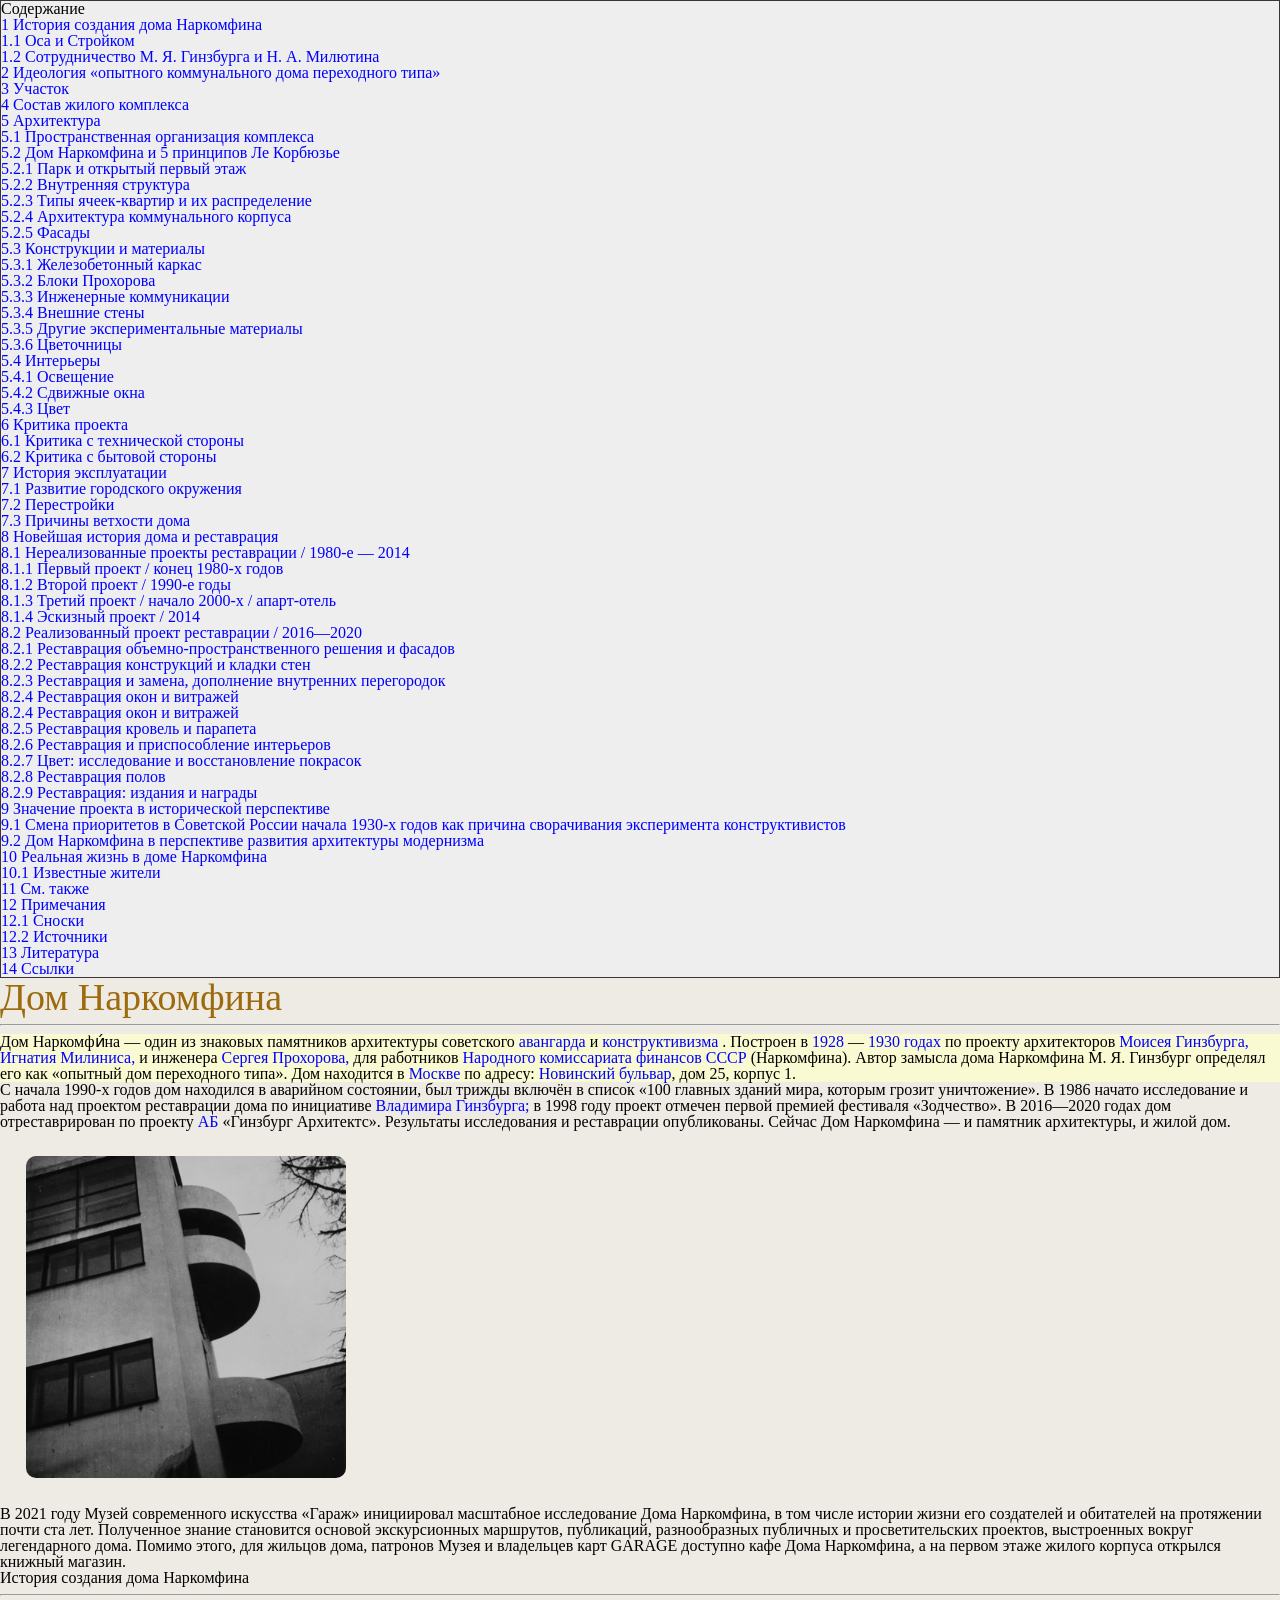
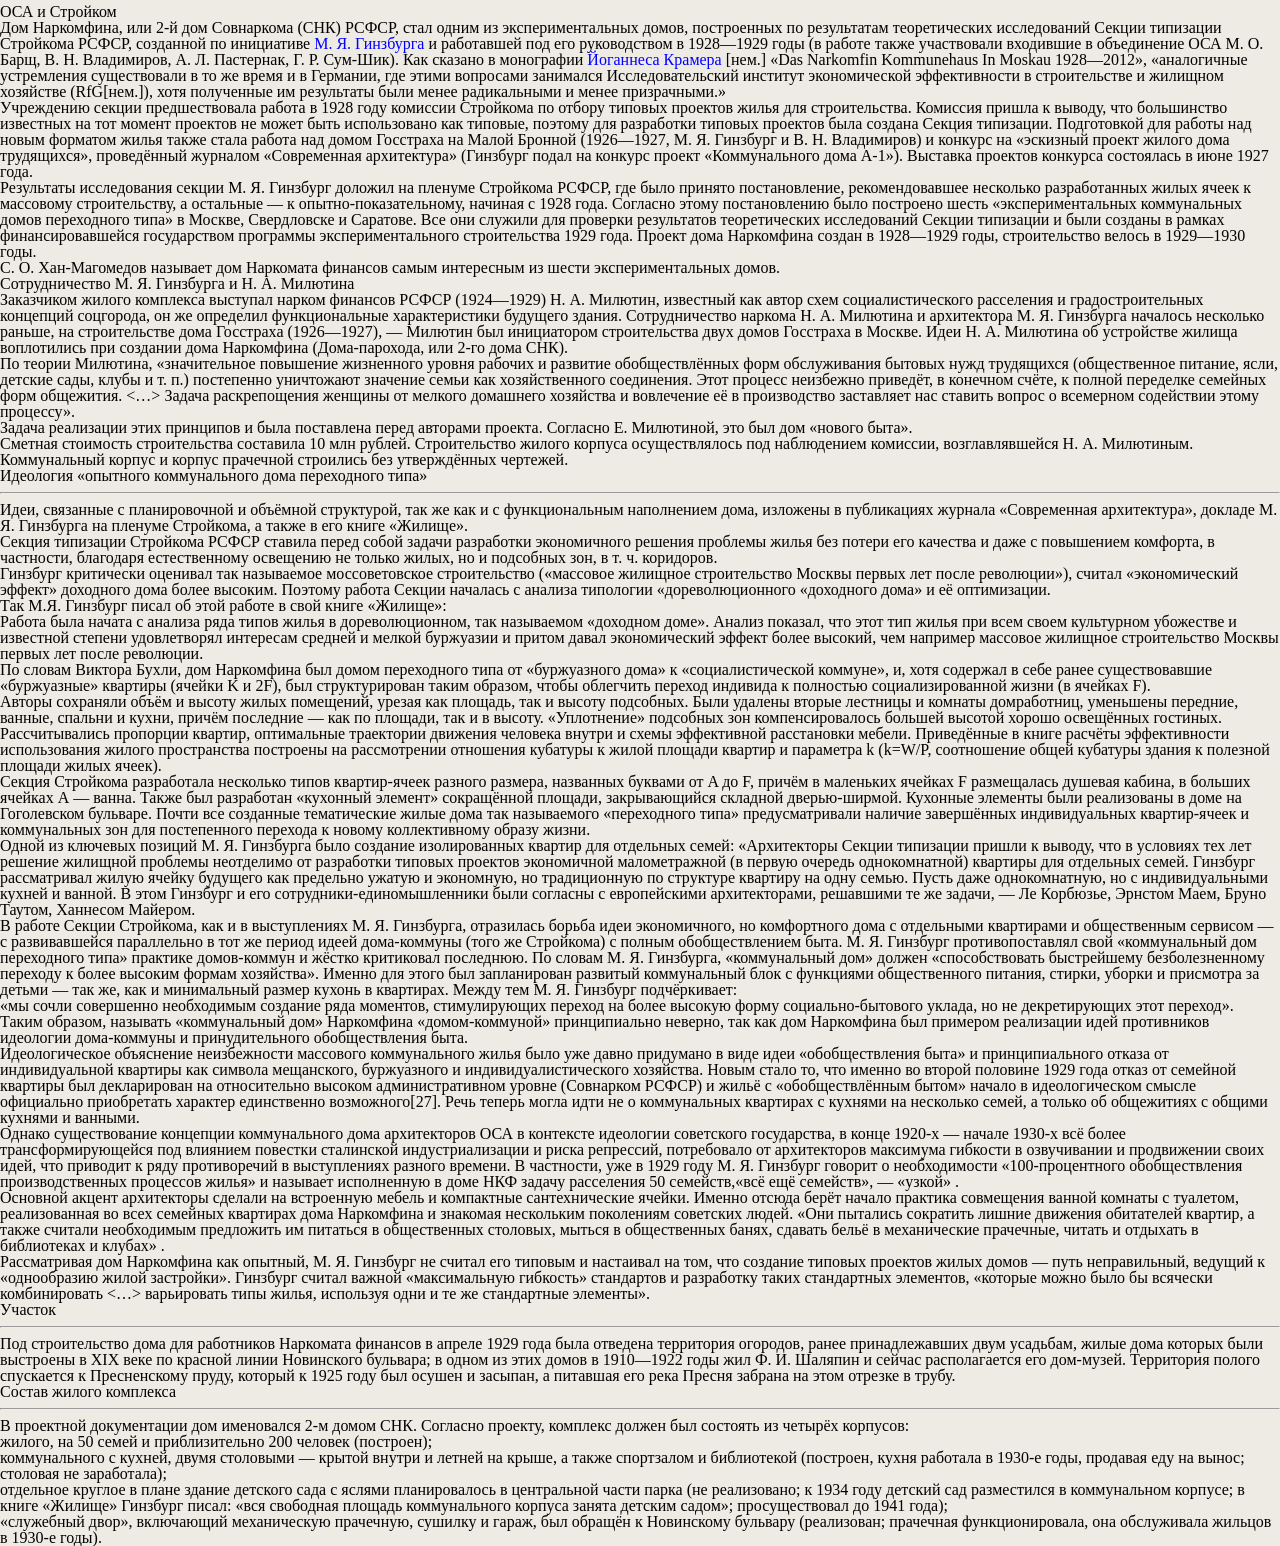
==== index.html @ 075531a7 "changes" ====
<!DOCTYPE html>
<html lang="ru">
<head>
    <meta charset="UTF-8">
    <meta name="viewport" content="width=device-width, initial-scale=1.0">
    <title>Cod</title>
    <!-- комментарий ctrl + / -->
    <!-- ctrl + s = сохранить -->
     <link rel="stylesheet" href="./css/style.css">
</head>

<body>
  


  <nav>
    <p>Содержание</p>
    <ul>
      <li> <a href="#s1"> 1	История создания дома Наркомфина </a></li>
      <!-- list item -строка списка -->
       <ul>
        <li> <a href="#sp11"> 1.1  Оса и Стройком</a></li>
        <li> <a href="#sp12"> 1.2	Сотрудничество М. Я. Гинзбурга и Н. А. Милютина</a></li>
       </ul>
       
       <li><a href="#s2">2	Идеология «опытного коммунального дома переходного типа»</a></li>
       <li><a href="#s3"> 3 Участок</a></li>
       <li><a href="#s4"> 4	Состав жилого комплекса</a></li>
       <li><a href="#s5">5	Архитектура</a></li>
          <ul>
            <li><a href="#sp51"> 5.1	Пространственная организация комплекса</a></li>
            <li><a href="#sp52"> 5.2	Дом Наркомфина и 5 принципов Ле Корбюзье</a></li>
        <ul>
            <li><a href="#spp521">5.2.1	Парк и открытый первый этаж</a></li>
            <li><a href="#spp522"> 5.2.2	Внутренняя структура</a></li>
            <li><a href="#spp523"> 5.2.3	Типы ячеек-квартир и их распределение</a></li>
            <li><a href="#spp524"> 5.2.4	Архитектура коммунального корпуса</a></li>
            <li><a href="#spp525"> 5.2.5	Фасады</a></li>
        </ul>
        <li><a href="#sp53"> 5.3	Конструкции и материалы</a></li>
        <ul>
          <li><a href="#spp531"> 5.3.1	Железобетонный каркас</a></li>
          <li><a href="#spp532"> 5.3.2	Блоки Прохорова</a></li>
          <li><a href="#spp533"> 5.3.3	Инженерные коммуникации </a></li>
          <li><a href="#spp534">  5.3.4	Внешние стены</a></li>
          <li><a href="#spp535"> 5.3.5	Другие экспериментальные материалы</a></li>
          <li><a href="#spp536">5.3.6	Цветочницы</a> </li>
        </ul>
        <li><a href="#sp54">5.4	Интерьеры</a></li>
        <ul>
          <li><a href="#spp541"> 5.4.1	Освещение</a></li>
          <li><a href="#spp542"> 5.4.2	Сдвижные окна</a></li>
          <li><a href="#spp543"> 5.4.3	Цвет </a></li> 
        </ul>
          </ul>
          <li><a href="#s6"> 6	Критика проекта</a></li>
          <ul>
            <li><a href="#sp61"> 6.1	Критика с технической стороны</a></li>
            <li><a href="#sp62"> 6.2	Критика с бытовой стороны</a></li>
          </ul>
          <li><a href="#s7"> 7	История эксплуатации</a></li>
          <ul>
            <li> <a href="#sp71"> 7.1	Развитие городского окружения</a></li>
            <li> <a href="#sp72"> 7.2	Перестройки</a> </li>
            <li> <a href="#sp73"> 7.3	Причины ветхости дома</a></li>
          </ul>
          <li><a href="#s8"> 8	Новейшая история дома и реставрация</a></li>
          <ul>
            <li> <a href="#sp81"> 8.1	Нереализованные проекты реставрации / 1980-е — 2014 </a></li>
            <ul>
              <li> <a href="#spp811"> 8.1.1	Первый проект / конец 1980-х годов </a></li>
              <li> <a href="#spp812"> 8.1.2	Второй проект / 1990-е годы </a></li>
              <li> <a href="#spp813"> 8.1.3	Третий проект / начало 2000-х / апарт-отель</a></li>
              <li> <a href="#spp814"> 8.1.4	Эскизный проект / 2014 </a></li>
            </ul>
            <li> <a href="#sp82"> 8.2	Реализованный проект реставрации / 2016—2020 </a></li>
            <ul>
              <li> <a href="#spp821"> 8.2.1	Реставрация объемно-пространственного решения и фасадов </a></li>
              <li> <a href="#spp822"> 8.2.2	Реставрация конструкций и кладки стен</a></li>
              <li> <a href="#spp823"> 8.2.3	Реставрация и замена, дополнение внутренних перегородок </a></li>
              <li> <a href="#spp824"> 8.2.4	Реставрация окон и витражей</a></li>
              <li> <a href="#spp824">8.2.4	Реставрация окон и витражей </a></li>
              <li> <a href="#spp825"> 8.2.5	Реставрация кровель и парапета </a></li>
              <li> <a href="#spp826"> 8.2.6	Реставрация и приспособление интерьеров</a></li>
              <li> <a href="#spp827"> 8.2.7	Цвет: исследование и восстановление покрасок </a></li>
              <li> <a href="#spp828"> 8.2.8	Реставрация полов</a></li>
              <li> <a href="#spp829"> 8.2.9	Реставрация: издания и награды</a></li>
            </ul>
    
          </ul>
          <li> <a href="#s9">9	Значение проекта в исторической перспективе</a></li>
          <ul>
            <li> <a href="#sp91">9.1	Смена приоритетов в Советской России начала 1930-х годов как причина сворачивания эксперимента конструктивистов</a></li>
            <li> <a href="#sp92">9.2	Дом Наркомфина в перспективе развития архитектуры модернизма</a></li>
          </ul>
          <li> <a href="#s10">10	Реальная жизнь в доме Наркомфина</a></li>
          <ul>
            <li> <a href="#sp101">10.1	Известные жители</a></li>
           
          </ul>
          <li> <a href="#s11">11	См. также</a></li>
          <li> <a href="#s12">12	Примечания
          </a></li>
          <ul>
            <li> <a href="#sp121">12.1	Сноски</a></li>
            <li> <a href="#sp122">12.2	Источники</a></li>
          </ul>
          <li> <a href="#s13">13	Литература</a></li>
          <li> <a href="#s14">14	Ссылки
          </a></li>
               
    </ul>
    
  </nav>
  <div>
    <h1 id="s1">Дом Наркомфина</h1> <!-- heading text 1 -->
    <hr>   <!-- horrisontal row - горризонтальная линия --> 

  <p class="mytext">
    <b>Дом Наркомфи́на</b> <!-- bold  --> — один из знаковых памятников архитектуры советского <a href="https://ru.wikipedia.org/wiki/%D0%90%D0%B2%D0%B0%D0%BD%D0%B3%D0%B0%D1%80%D0%B4_(%D0%B8%D1%81%D0%BA%D1%83%D1%81%D1%81%D1%82%D0%B2%D0%BE)"target="_blank"> авангарда </a>  и <a href="https://ru.wikipedia.org/wiki/%D0%9A%D0%BE%D0%BD%D1%81%D1%82%D1%80%D1%83%D0%BA%D1%82%D0%B8%D0%B2%D0%B8%D0%B7%D0%BC_(%D0%B8%D1%81%D0%BA%D1%83%D1%81%D1%81%D1%82%D0%B2%D0%BE)" target="_blank"> конструктивизма </a> . Построен в <a href="https://ru.wikipedia.org/wiki/1928_%D0%B3%D0%BE%D0%B4">1928</a> — <a href="https://ru.wikipedia.org/wiki/1930_%D0%B3%D0%BE%D0%B4">1930 годах</a> по проекту архитекторов <a href="https://ru.wikipedia.org/wiki/%D0%93%D0%B8%D0%BD%D0%B7%D0%B1%D1%83%D1%80%D0%B3,_%D0%9C%D0%BE%D0%B8%D1%81%D0%B5%D0%B9_%D0%AF%D0%BA%D0%BE%D0%B2%D0%BB%D0%B5%D0%B2%D0%B8%D1%87">Моисея Гинзбурга,</a> <a href="https://ru.wikipedia.org/wiki/%D0%9C%D0%B8%D0%BB%D0%B8%D0%BD%D0%B8%D1%81,_%D0%98%D0%B3%D0%BD%D0%B0%D1%82%D0%B8%D0%B9_%D0%A4%D1%80%D0%B0%D0%BD%D1%86%D0%B5%D0%B2%D0%B8%D1%87">Игнатия Милиниса,</a> и инженера <a href="https://ru.wikipedia.org/wiki/%D0%A1%D0%B5%D1%80%D0%B3%D0%B5%D0%B9_%D0%9B%D1%8C%D0%B2%D0%BE%D0%B2%D0%B8%D1%87_%D0%9F%D1%80%D0%BE%D1%85%D0%BE%D1%80%D0%BE%D0%B2">Сергея Прохорова,</a> для работников <a href="https://ru.wikipedia.org/wiki/%D0%9D%D0%B0%D1%80%D0%BE%D0%B4%D0%BD%D1%8B%D0%B9_%D0%BA%D0%BE%D0%BC%D0%B8%D1%81%D1%81%D0%B0%D1%80%D0%B8%D0%B0%D1%82_%D1%84%D0%B8%D0%BD%D0%B0%D0%BD%D1%81%D0%BE%D0%B2_%D0%A1%D0%A1%D0%A1%D0%A0">Народного комиссариата финансов СССР</a> (Наркомфина). Автор замысла дома Наркомфина М. Я. Гинзбург определял его как «опытный дом переходного типа». Дом находится в <a href="https://ru.wikipedia.org/wiki/%D0%9C%D0%BE%D1%81%D0%BA%D0%B2%D0%B0">Москве</a>  по адресу: <a href="https://ru.wikipedia.org/wiki/%D0%9D%D0%BE%D0%B2%D0%B8%D0%BD%D1%81%D0%BA%D0%B8%D0%B9_%D0%B1%D1%83%D0%BB%D1%8C%D0%B2%D0%B0%D1%80">Новинский бульвар</a>, дом 25, корпус 1.</p> 
  <!-- alt + z для переноса текста--> 

<p>С начала 1990-х годов дом находился в аварийном состоянии, был трижды включён в список «100 главных зданий мира, которым грозит уничтожение». В 1986 начато исследование и работа над проектом реставрации дома по инициативе <a href="https://ru.wikipedia.org/wiki/%D0%93%D0%B8%D0%BD%D0%B7%D0%B1%D1%83%D1%80%D0%B3,_%D0%92%D0%BB%D0%B0%D0%B4%D0%B8%D0%BC%D0%B8%D1%80_%D0%9C%D0%BE%D0%B8%D1%81%D0%B5%D0%B5%D0%B2%D0%B8%D1%87">Владимира Гинзбурга; </a> в 1998 году проект отмечен первой премией фестиваля «Зодчество». В 2016—2020 годах дом отреставрирован по проекту <a href="https://ru.wikipedia.org/wiki/%D0%90%D1%80%D1%85%D0%B8%D1%82%D0%B5%D0%BA%D1%82%D1%83%D1%80%D0%BD%D0%BE%D0%B5_%D0%B1%D1%8E%D1%80%D0%BE"> АБ </a> «Гинзбург Архитектс». Результаты исследования и реставрации опубликованы. Сейчас Дом Наркомфина — и памятник архитектуры, и жилой дом.</p>

<div> 
  <img class="pic1" src="./img/pic1.png" alt="here_picture">
</div>

<p>В 2021 году Музей современного искусства «Гараж» инициировал масштабное исследование Дома Наркомфина, в том числе истории жизни его создателей и обитателей на протяжении почти ста лет. Полученное знание становится основой экскурсионных маршрутов, публикаций, разнообразных публичных и просветительских проектов, выстроенных вокруг легендарного дома. Помимо этого, для жильцов дома, патронов Музея и владельцев карт GARAGE доступно кафе Дома Наркомфина, а на первом этаже жилого корпуса открылся книжный магазин.</p>


<h2> История создания дома Наркомфина</h2>
<hr>
<b>ОСА и Стройком</b>

<p>Дом Наркомфина, или 2-й дом Совнаркома (СНК) РСФСР, стал одним из экспериментальных домов, построенных по результатам теоретических исследований Секции типизации Стройкома РСФСР, созданной по инициативе <a href="https://ru.wikipedia.org/wiki/%D0%93%D0%B8%D0%BD%D0%B7%D0%B1%D1%83%D1%80%D0%B3,_%D0%9C%D0%BE%D0%B8%D1%81%D0%B5%D0%B9_%D0%AF%D0%BA%D0%BE%D0%B2%D0%BB%D0%B5%D0%B2%D0%B8%D1%87">М. Я. Гинзбурга </a> и работавшей под его руководством в 1928—1929 годы (в работе также участвовали входившие в объединение ОСА М. О. Барщ, В. Н. Владимиров, А. Л. Пастернак, Г. Р. Сум-Шик). Как сказано в монографии <a href="https://ru.wikipedia.org/w/index.php?title=%D0%9A%D1%80%D0%B0%D0%BC%D0%B5%D1%80,_%D0%99%D0%BE%D0%B3%D0%B0%D0%BD%D0%BD%D0%B5%D1%81&action=edit&redlink=1">Йоганнеса Крамера </a>[нем.] <i>«Das Narkomfin Kommunehaus In Moskau 1928—2012», «аналогичные устремления существовали в то же время и в Германии, где этими вопросами занимался Исследовательский институт экономической эффективности в строительстве и жилищном хозяйстве (RfG[нем.]), хотя полученные им результаты были менее радикальными и менее призрачными.»</i></p>

<p>Учреждению секции предшествовала работа в 1928 году комиссии Стройкома по отбору типовых проектов жилья для строительства. Комиссия пришла к выводу, что большинство известных на тот момент проектов не может быть использовано как типовые, поэтому для разработки типовых проектов была создана Секция типизации. Подготовкой для работы над новым форматом жилья также стала работа над домом Госстраха на Малой Бронной (1926—1927, М. Я. Гинзбург и В. Н. Владимиров) и конкурс на «эскизный проект жилого дома трудящихся», проведённый журналом «Современная архитектура» (Гинзбург подал на конкурс проект «Коммунального дома А-1»). Выставка проектов конкурса состоялась в июне 1927 года.</p>

<p>Результаты исследования секции М. Я. Гинзбург доложил на пленуме Стройкома РСФСР, где было принято постановление, рекомендовавшее несколько разработанных жилых ячеек к массовому строительству, а остальные — к опытно-показательному, начиная с 1928 года. Согласно этому постановлению было построено шесть «экспериментальных коммунальных домов переходного типа» в Москве, Свердловске и Саратове. Все они служили для проверки результатов теоретических исследований Секции типизации и были созданы в рамках финансировавшейся государством программы экспериментального строительства 1929 года. Проект дома Наркомфина создан в 1928—1929 годы, строительство велось в 1929—1930 годы.</p>

<p>С. О. Хан-Магомедов называет дом Наркомата финансов самым интересным из шести экспериментальных домов.</p>

<!-- ctrl + r = обновить страничку браузера -->

<b>Сотрудничество М. Я. Гинзбурга и Н. А. Милютина</b>

<p>Заказчиком жилого комплекса выступал нарком финансов РСФСР (1924—1929) Н. А. Милютин, известный как автор схем социалистического расселения и градостроительных концепций соцгорода, он же определил функциональные характеристики будущего здания. Сотрудничество наркома Н. А. Милютина и архитектора М. Я. Гинзбурга началось несколько раньше, на строительстве дома Госстраха (1926—1927), — Милютин был инициатором строительства двух домов Госстраха в Москве. Идеи Н. А. Милютина об устройстве жилища воплотились при создании дома Наркомфина (Дома-парохода, или 2-го дома СНК).</p>

<p>По теории Милютина, <i>«значительное повышение жизненного уровня рабочих и развитие обобществлённых форм обслуживания бытовых нужд трудящихся (общественное питание, ясли, детские сады, клубы и т. п.) постепенно уничтожают значение семьи как хозяйственного соединения. Этот процесс неизбежно приведёт, в конечном счёте, к полной переделке семейных форм общежития. <…> Задача раскрепощения женщины от мелкого домашнего хозяйства и вовлечение её в производство заставляет нас ставить вопрос о всемерном содействии этому процессу».</i></p>

<p>Задача реализации этих принципов и была поставлена перед авторами проекта. Согласно Е. Милютиной, это был дом «нового быта».</p>

<p>Сметная стоимость строительства составила 10 млн рублей. Строительство жилого корпуса осуществлялось под наблюдением комиссии, возглавлявшейся Н. А. Милютиным. Коммунальный корпус и корпус прачечной строились без утверждённых чертежей.</p>

<h2>Идеология «опытного коммунального дома переходного типа»</h2>
<hr>
<p>Идеи, связанные с планировочной и объёмной структурой, так же как и с функциональным наполнением дома, изложены в публикациях журнала «Современная архитектура», докладе М. Я. Гинзбурга на пленуме Стройкома, а также в его книге «Жилище».</p>

<p>Секция типизации Стройкома РСФСР ставила перед собой задачи разработки экономичного решения проблемы жилья без потери его качества и даже с повышением комфорта, в частности, благодаря естественному освещению не только жилых, но и подсобных зон, в т. ч. коридоров.</p>

<p>Гинзбург критически оценивал так называемое моссоветовское строительство («массовое жилищное строительство Москвы первых лет после революции»), считал «экономический эффект» доходного дома более высоким. Поэтому работа Секции началась с анализа типологии «дореволюционного «доходного дома» и её оптимизации.</p>

<p>Так М.Я. Гинзбург писал об этой работе в свой книге «Жилище»:</p> 
<blockquote>
    Работа была начата с анализа ряда типов жилья в дореволюционном, так называемом «доходном доме». Анализ показал, что этот тип жилья при всем своем культурном убожестве и известной степени удовлетворял интересам средней и мелкой буржуазии и притом давал экономический эффект более высокий, чем например массовое жилищное строительство Москвы первых лет после революции.
</blockquote>

<p>По словам Виктора Бухли, дом Наркомфина был домом переходного типа от «буржуазного дома» к «социалистической коммуне», и, хотя содержал в себе ранее существовавшие «буржуазные» квартиры (ячейки K и 2F), был структурирован таким образом, чтобы облегчить переход индивида к полностью социализированной жизни (в ячейках F).
</p>

<p>Авторы сохраняли объём и высоту жилых помещений, урезая как площадь, так и высоту подсобных. Были удалены вторые лестницы и комнаты домработниц, уменьшены передние, ванные, спальни и кухни, причём последние — как по площади, так и в высоту. «Уплотнение» подсобных зон компенсировалось большей высотой хорошо освещённых гостиных. Рассчитывались пропорции квартир, оптимальные траектории движения человека внутри и схемы эффективной расстановки мебели. Приведённые в книге расчёты эффективности использования жилого пространства построены на рассмотрении отношения кубатуры к жилой площади квартир и параметра k (k=W/P, соотношение общей кубатуры здания к полезной площади жилых ячеек).</p>

<p>Секция Стройкома разработала несколько типов квартир-ячеек разного размера, названных буквами от A до F, причём в маленьких ячейках F размещалась душевая кабина, в больших ячейках А — ванна. Также был разработан «кухонный элемент» сокращённой площади, закрывающийся складной дверью-ширмой. Кухонные элементы были реализованы в доме на Гоголевском бульваре. Почти все созданные тематические жилые дома так называемого «переходного типа» предусматривали наличие завершённых индивидуальных квартир-ячеек и коммунальных зон для постепенного перехода к новому коллективному образу жизни.</p>

<p>Одной из ключевых позиций М. Я. Гинзбурга было создание изолированных квартир для отдельных семей: «Архитекторы Секции типизации пришли к выводу, что в условиях тех лет решение жилищной проблемы неотделимо от разработки типовых проектов экономичной малометражной (в первую очередь однокомнатной) квартиры для отдельных семей. Гинзбург рассматривал жилую ячейку будущего как предельно ужатую и экономную, но традиционную по структуре квартиру на одну семью. Пусть даже однокомнатную, но с индивидуальными кухней и ванной. В этом Гинзбург и его сотрудники-единомышленники были согласны с европейскими архитекторами, решавшими те же задачи, — Ле Корбюзье, Эрнстом Маем, Бруно Таутом, Ханнесом Майером.</p>

<p>В работе Секции Стройкома, как и в выступлениях М. Я. Гинзбурга, отразилась борьба идеи экономичного, но комфортного дома с отдельными квартирами и общественным сервисом — с развивавшейся параллельно в тот же период идеей дома-коммуны (того же Стройкома) с полным обобществлением быта. М. Я. Гинзбург противопоставлял свой «коммунальный дом переходного типа» практике домов-коммун и жёстко критиковал последнюю. По словам М. Я. Гинзбурга, «коммунальный дом» должен <i>«способствовать быстрейшему безболезненному переходу к более высоким формам хозяйства»</i>. Именно для этого был запланирован развитый коммунальный блок с функциями общественного питания, стирки, уборки и присмотра за детьми — так же, как и минимальный размер кухонь в квартирах. Между тем М. Я. Гинзбург подчёркивает:</p>

<blockquote> <i>«мы сочли совершенно необходимым создание ряда моментов, стимулирующих переход на более высокую форму социально-бытового уклада, но не декретирующих этот переход».</i></blockquote>

<p>Таким образом, называть «коммунальный дом» Наркомфина «домом-коммуной» принципиально неверно, так как дом Наркомфина был примером реализации идей противников идеологии дома-коммуны и принудительного обобществления быта.</p>

<p>Идеологическое объяснение неизбежности массового коммунального жилья было уже давно придумано в виде идеи «обобществления быта» и принципиального отказа от индивидуальной квартиры как символа мещанского, буржуазного и индивидуалистического хозяйства. Новым стало то, что именно во второй половине 1929 года отказ от семейной квартиры был декларирован на относительно высоком административном уровне (Совнарком РСФСР) и жильё с «обобществлённым бытом» начало в идеологическом смысле официально приобретать характер единственно возможного[27]. Речь теперь могла идти не о коммунальных квартирах с кухнями на несколько семей, а только об общежитиях с общими кухнями и ванными.</p>

<p>Однако существование концепции коммунального дома архитекторов ОСА в контексте идеологии советского государства, в конце 1920-х — начале 1930-х всё более трансформирующейся под влиянием повестки сталинской индустриализации и риска репрессий, потребовало от архитекторов максимума гибкости в озвучивании и продвижении своих идей, что приводит к ряду противоречий в выступлениях разного времени. В частности, уже в 1929 году М. Я. Гинзбург говорит о необходимости «100-процентного обобществления производственных процессов жилья» и называет исполненную в доме НКФ задачу расселения 50 семейств,<i>«всё ещё семейств», — «узкой»</i> .</p>

<p>Основной акцент архитекторы сделали на встроенную мебель и компактные сантехнические ячейки. Именно отсюда берёт начало практика совмещения ванной комнаты с туалетом, реализованная во всех семейных квартирах дома Наркомфина и знакомая нескольким поколениям советских людей. <i>«Они пытались сократить лишние движения обитателей квартир, а также считали необходимым предложить им питаться в общественных столовых, мыться в общественных банях, сдавать бельё в механические прачечные, читать и отдыхать в библиотеках и клубах»</i> .</p>

<p>Рассматривая дом Наркомфина как опытный, М. Я. Гинзбург не считал его типовым и настаивал на том, что создание типовых проектов жилых домов — путь неправильный, ведущий к «однообразию жилой застройки». Гинзбург считал важной «максимальную гибкость» стандартов и разработку таких стандартных элементов, «которые можно было бы всячески комбинировать <…> варьировать типы жилья, используя одни и те же стандартные элементы».</p>

<h2>Участок</h2>
<hr>

<p>Под строительство дома для работников Наркомата финансов в апреле 1929 года была отведена территория огородов, ранее принадлежавших двум усадьбам, жилые дома которых были выстроены в XIX веке по красной линии Новинского бульвара; в одном из этих домов в 1910—1922 годы жил Ф. И. Шаляпин и сейчас располагается его дом-музей. Территория полого спускается к Пресненскому пруду, который к 1925 году был осушен и засыпан, а питавшая его река Пресня забрана на этом отрезке в трубу.</p>

<h2>Состав жилого комплекса</h2>
<hr>

<p>В проектной документации дом именовался 2-м домом СНК. Согласно проекту, комплекс должен был состоять из четырёх корпусов:</p>

<ol>
    <li>жилого, на 50 семей и приблизительно 200 человек (построен);</li>
    <li>коммунального с кухней, двумя столовыми — крытой внутри и летней на крыше, а также спортзалом и библиотекой (построен, кухня работала в 1930-е годы, продавая еду на вынос; столовая не заработала);</li>
    <li>отдельное круглое в плане здание детского сада с яслями планировалось в центральной части парка (не реализовано; к 1934 году детский сад разместился в коммунальном корпусе; в книге «Жилище» Гинзбург писал: «вся свободная площадь коммунального корпуса занята детским садом»; просуществовал до 1941 года);</li>
    <li>«служебный двор», включающий механическую прачечную, сушилку и гараж, был обращён к Новинскому бульвару (реализован; прачечная функционировала, она обслуживала жильцов в 1930-е годы).</li>
</ol>
</div>

</body>
</html>
---- css/style.css ----
@import"reset.css";
@import "content.css";
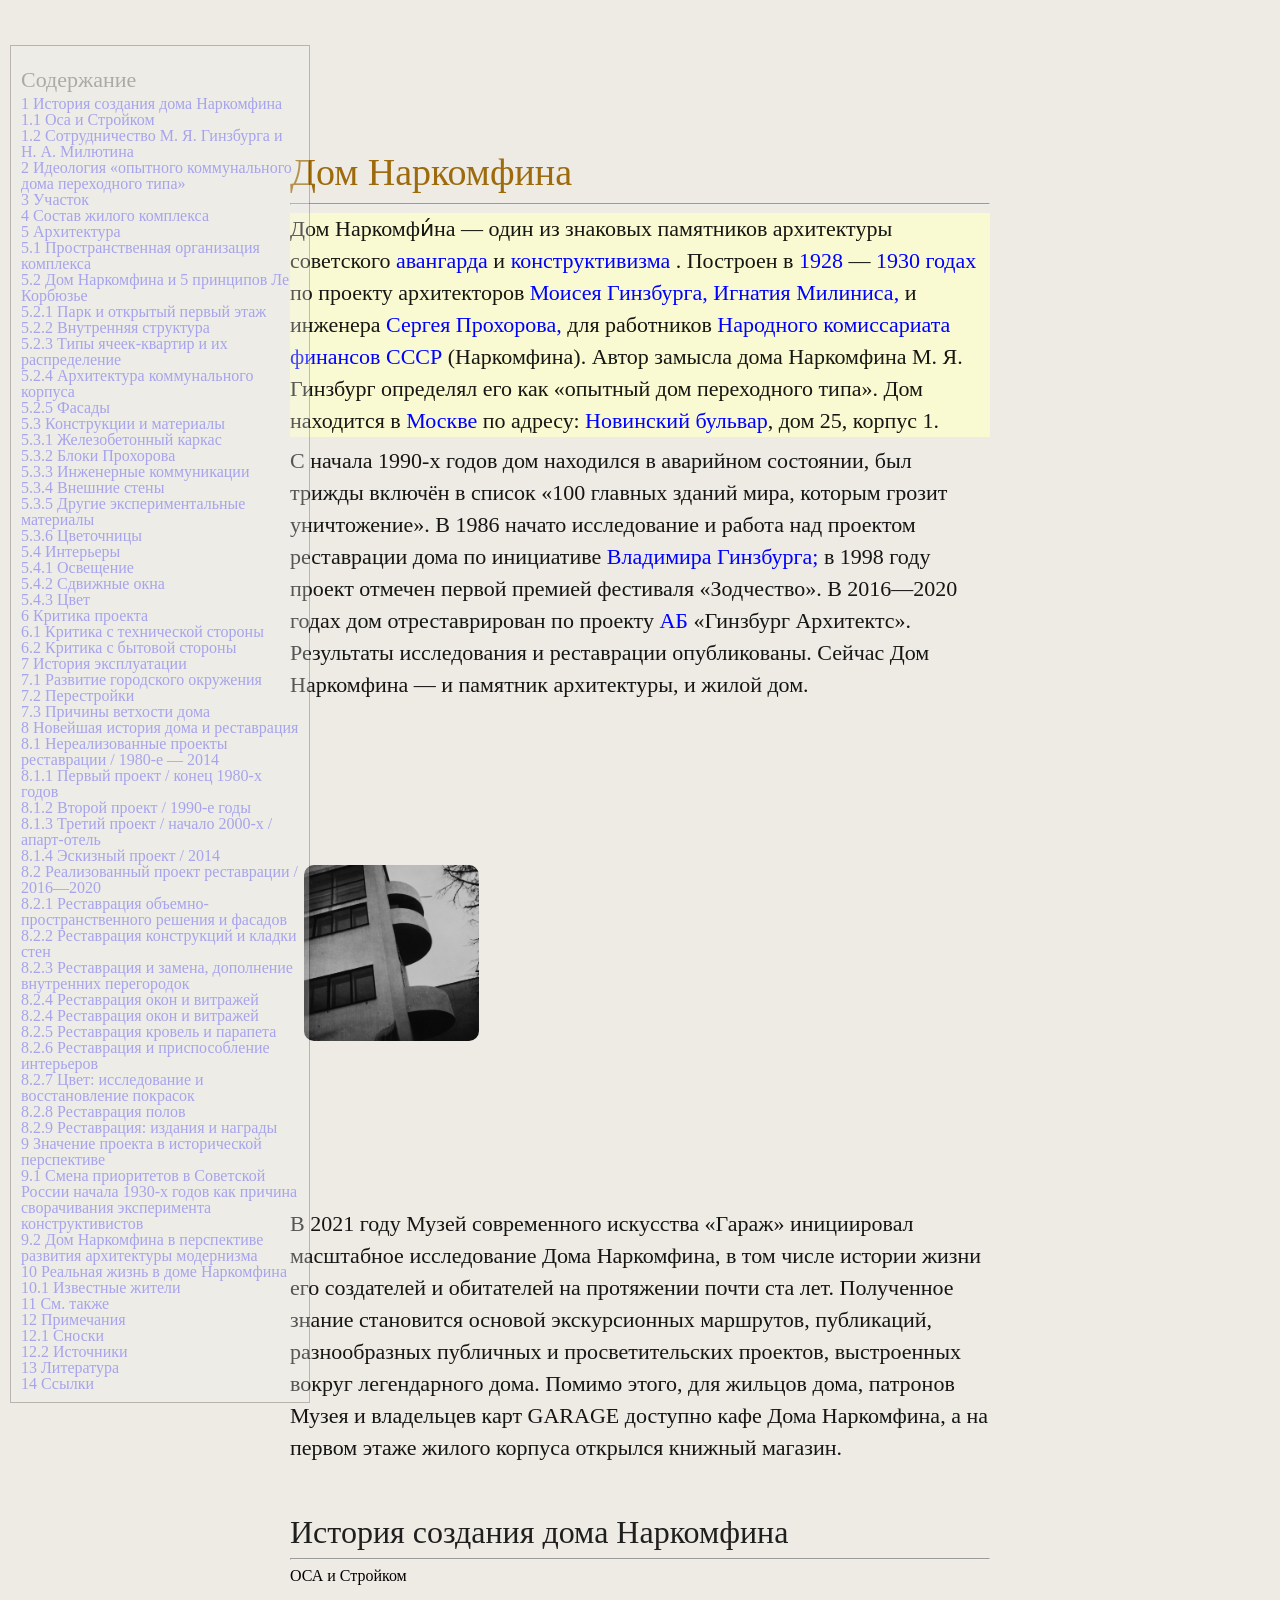
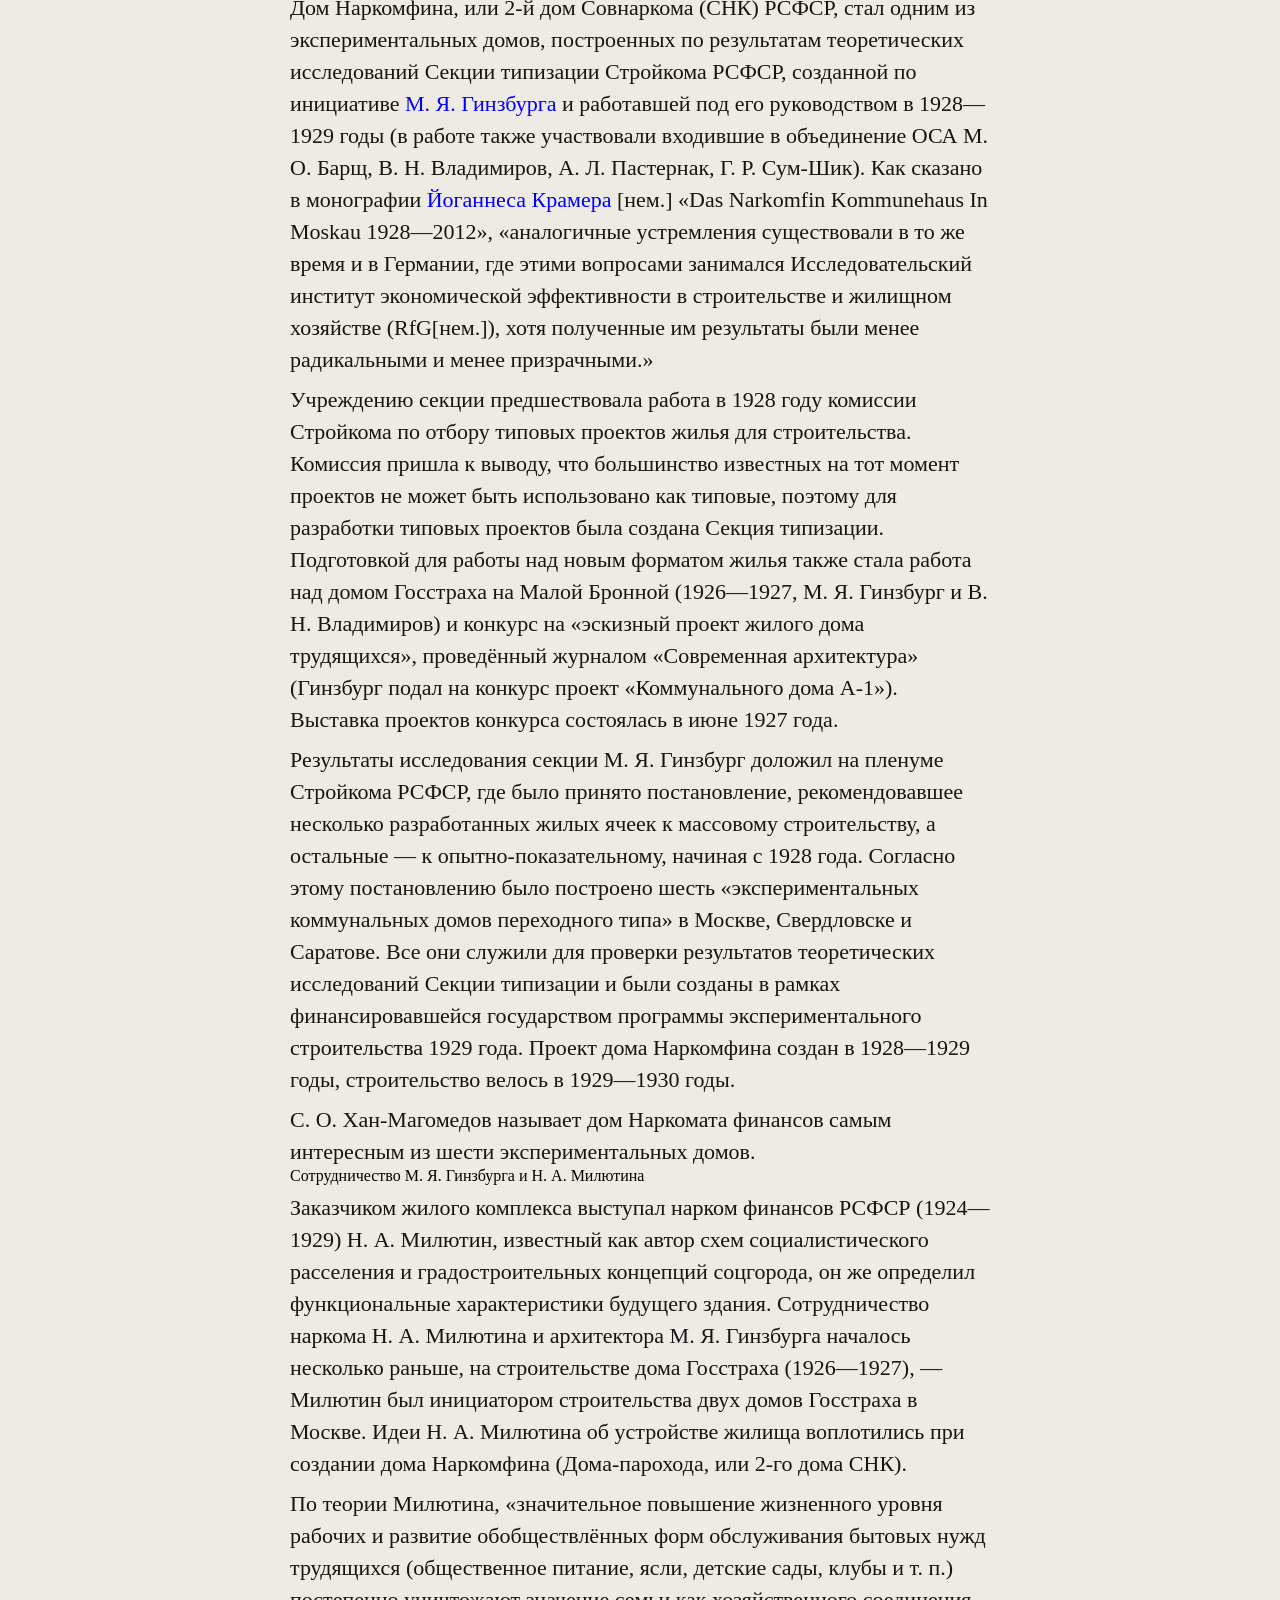
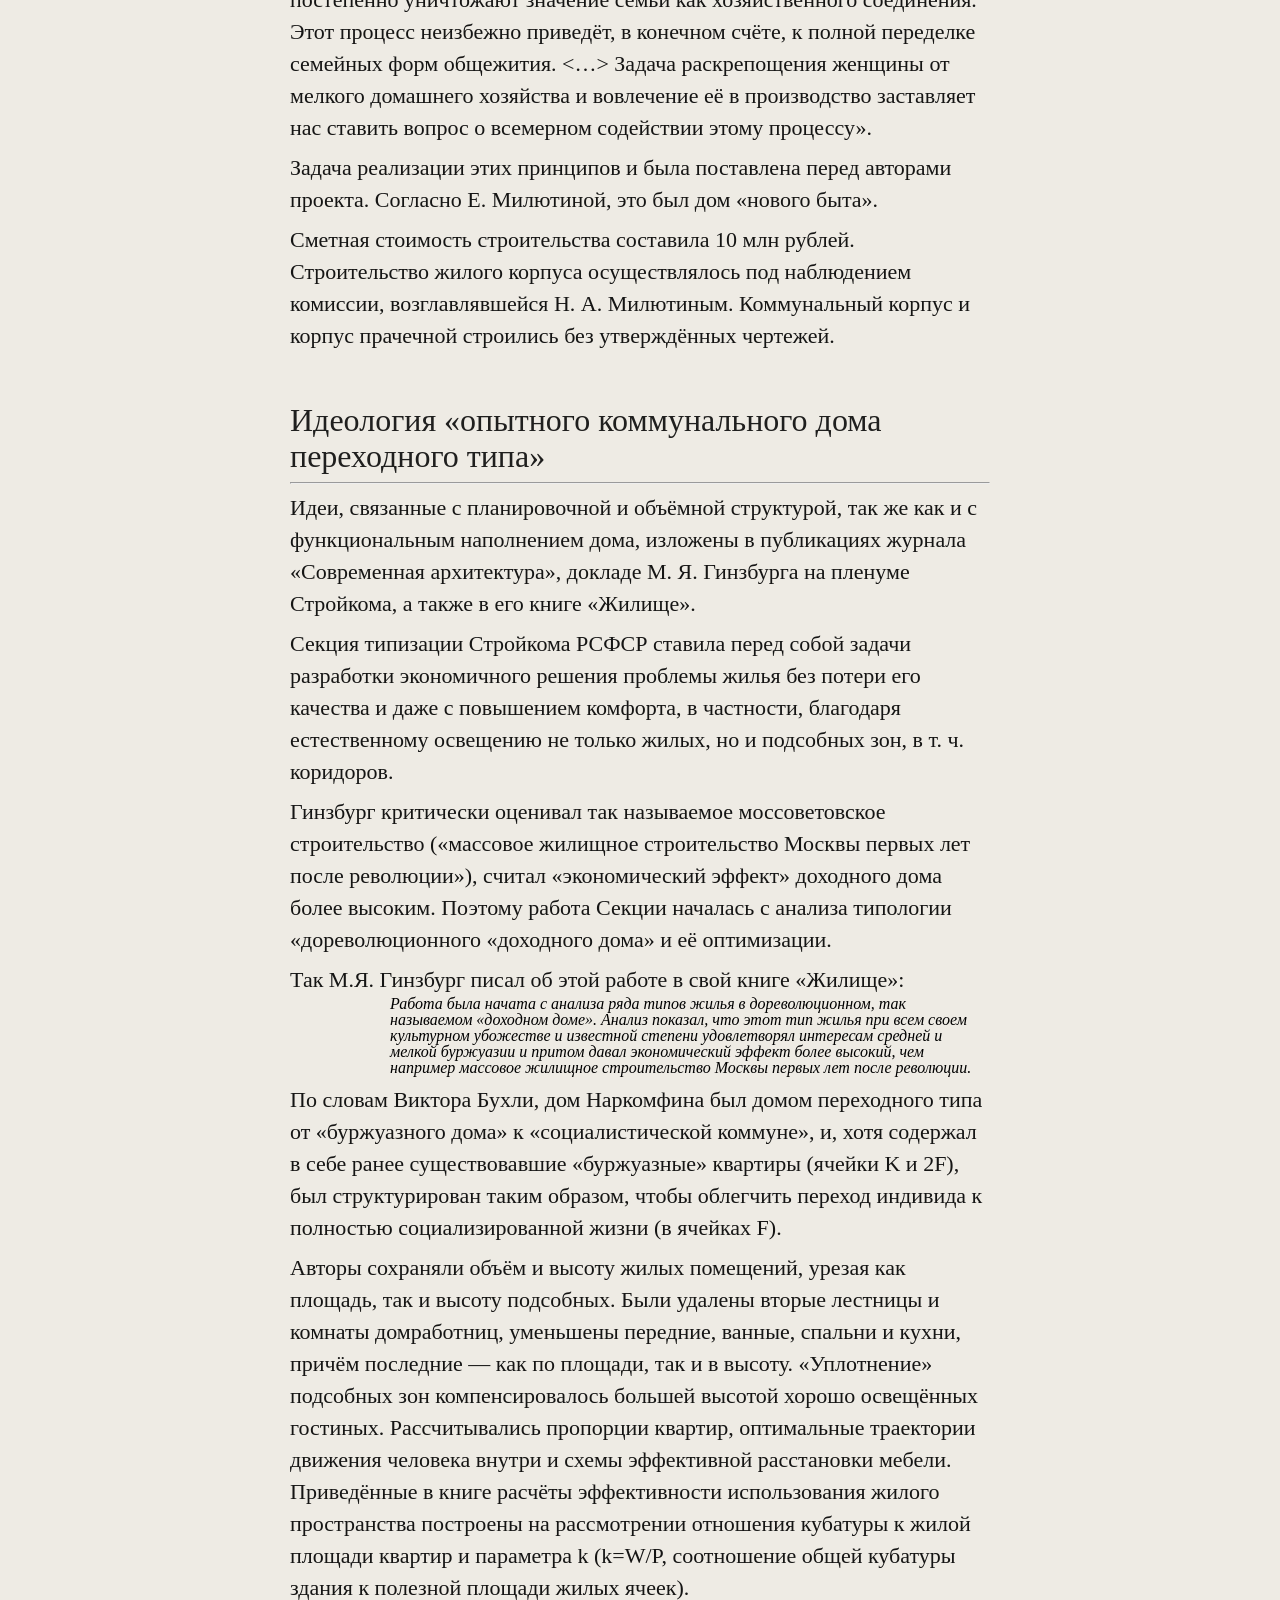
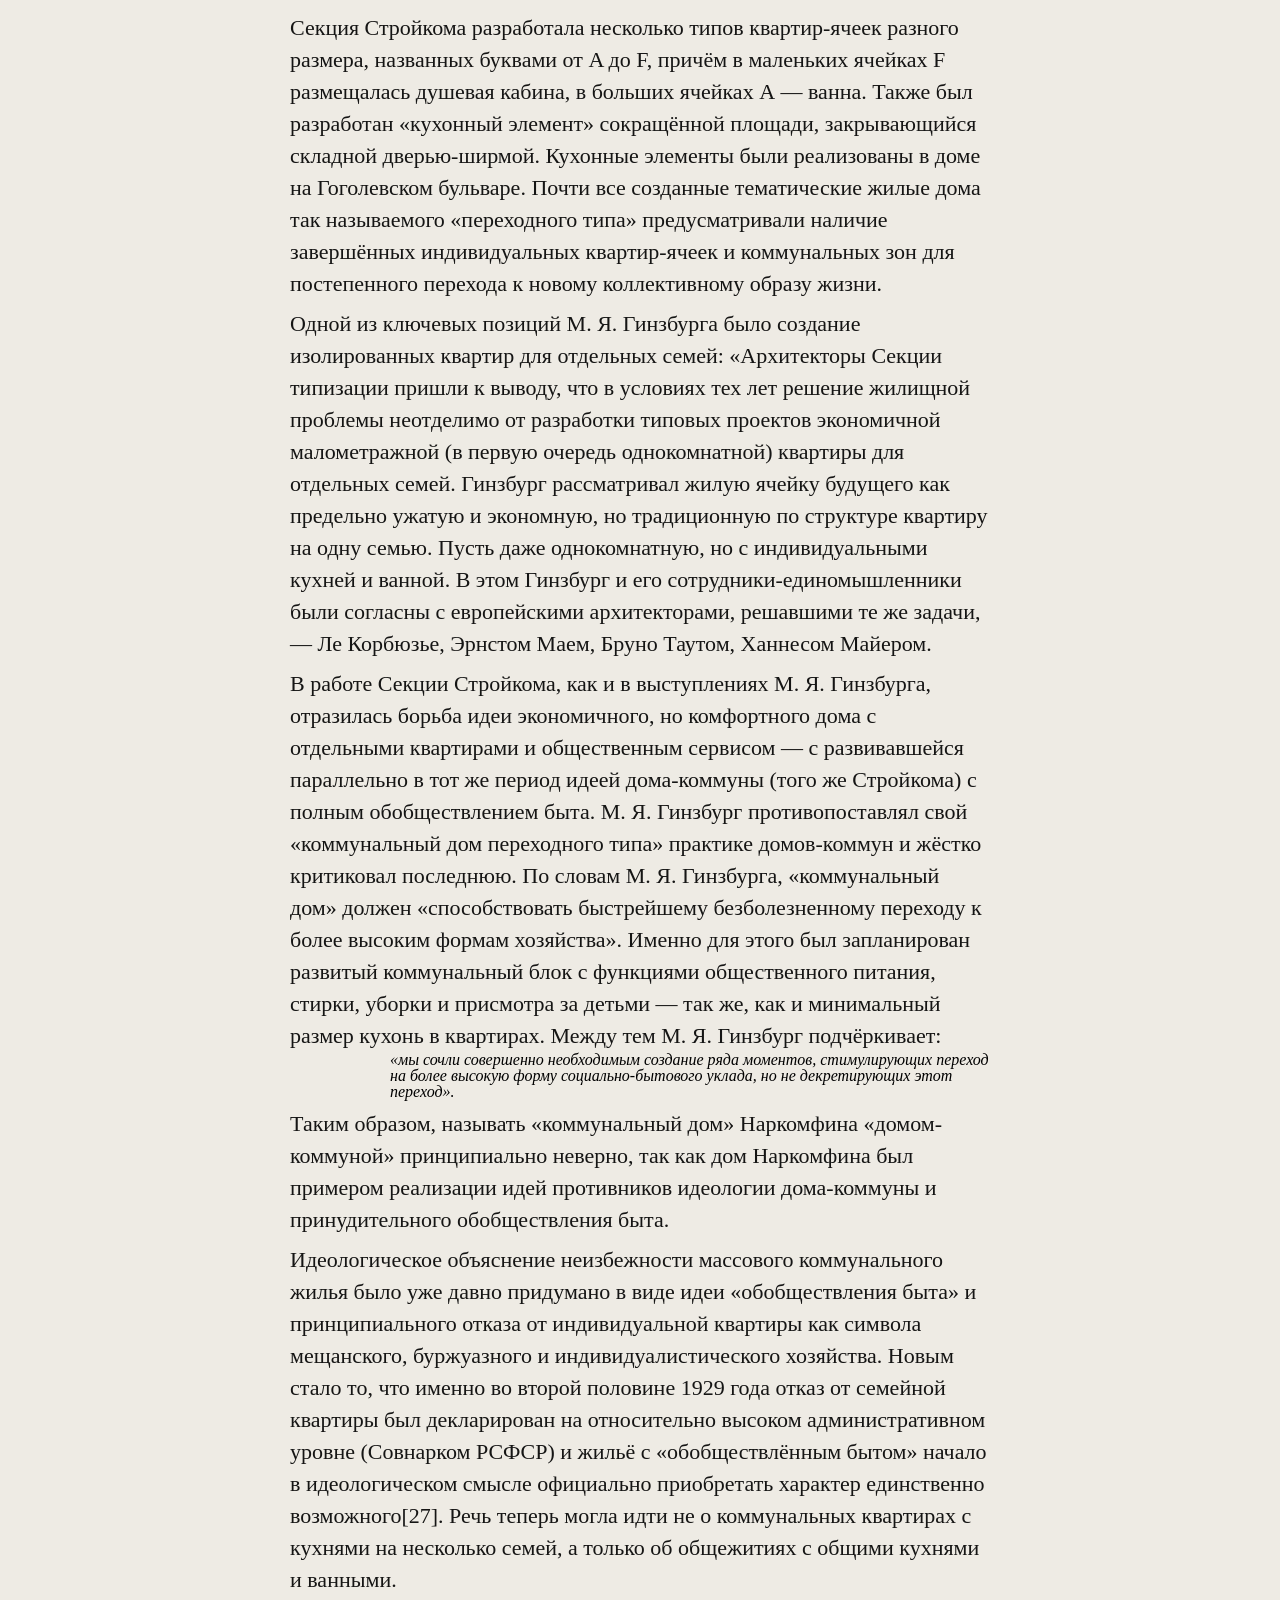
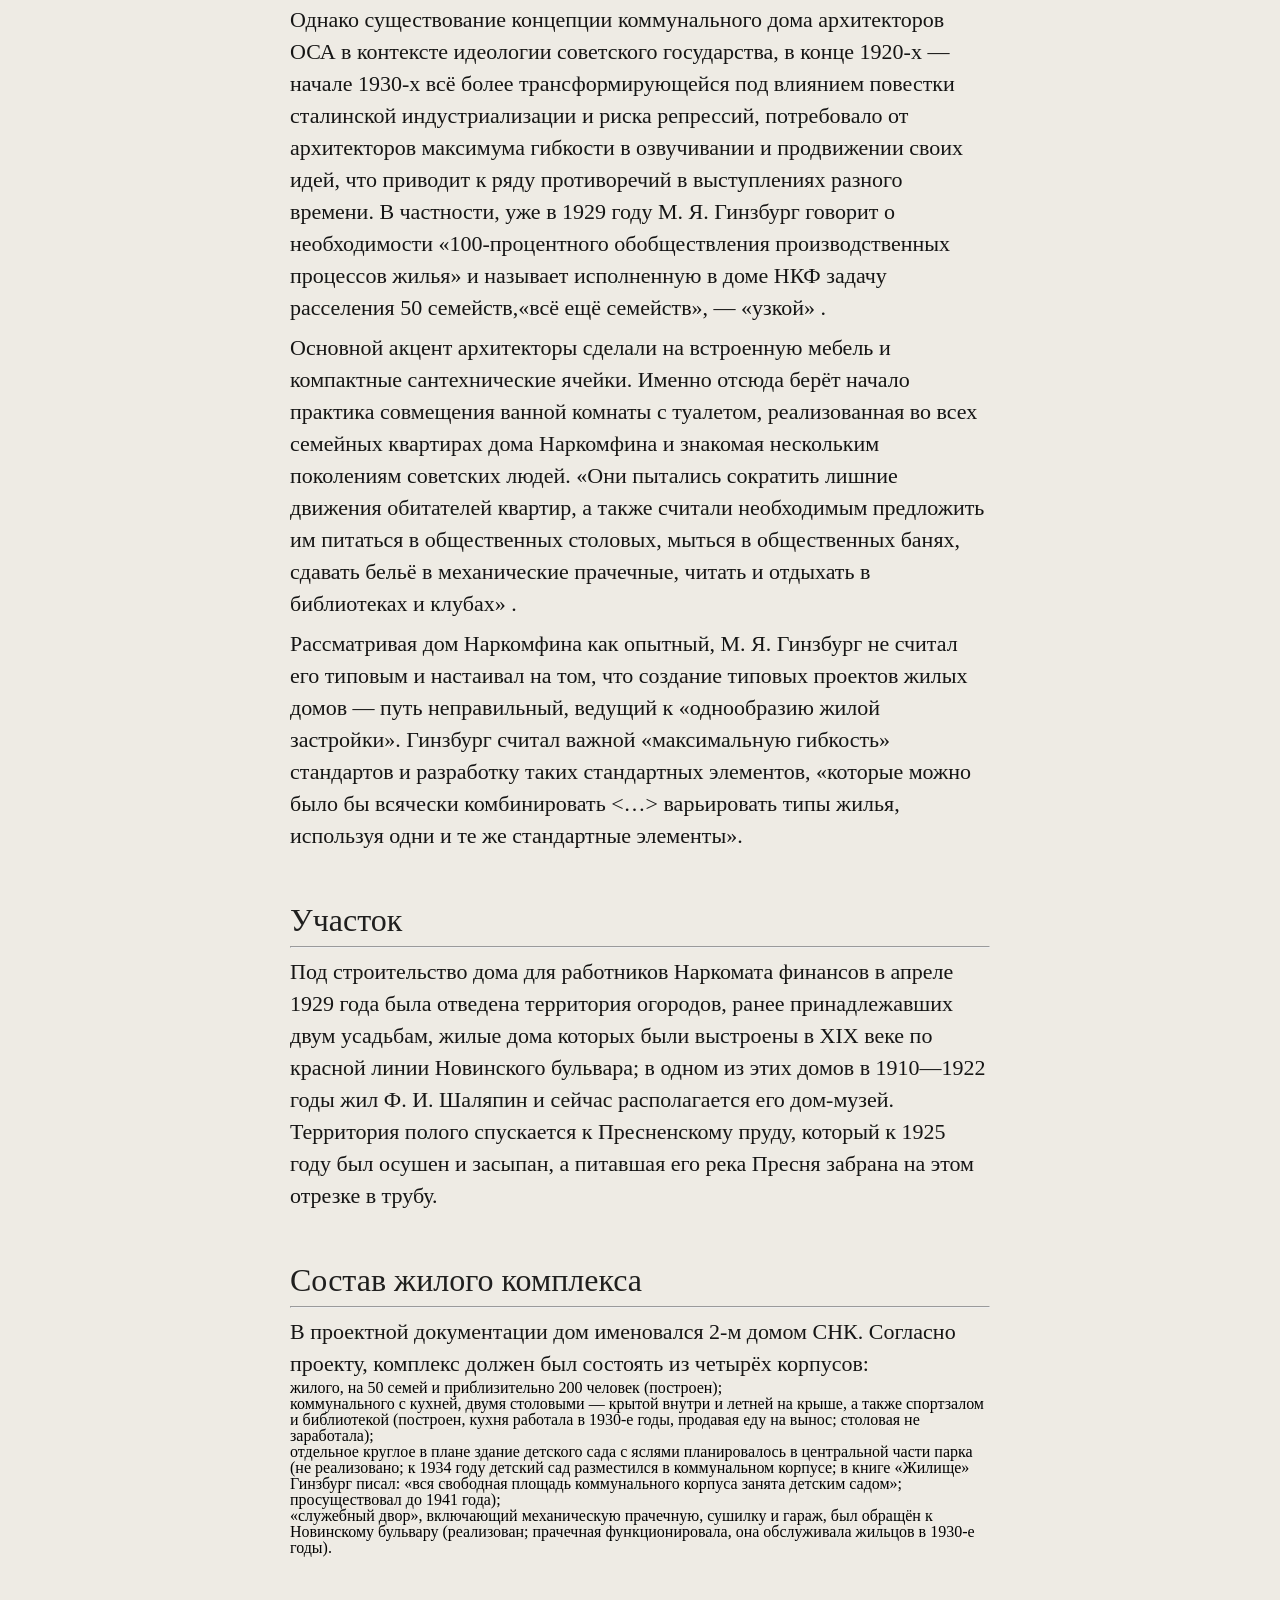
==== commit 60547157: "ready" ====
--- a/index.html
+++ b/index.html
@@ -15,7 +15,7 @@
 
   <nav>
     <p>Содержание</p>
-    <ul>
+    <ul class="table">
       <li> <a href="#s1"> 1	История создания дома Наркомфина </a></li>
       <!-- list item -строка списка -->
        <ul>
--- a/css/style.css
+++ b/css/style.css
@@ -1,2 +1,3 @@
 @import"reset.css";
-@import "content.css";+@import "content.css";
+@import "nav.css";
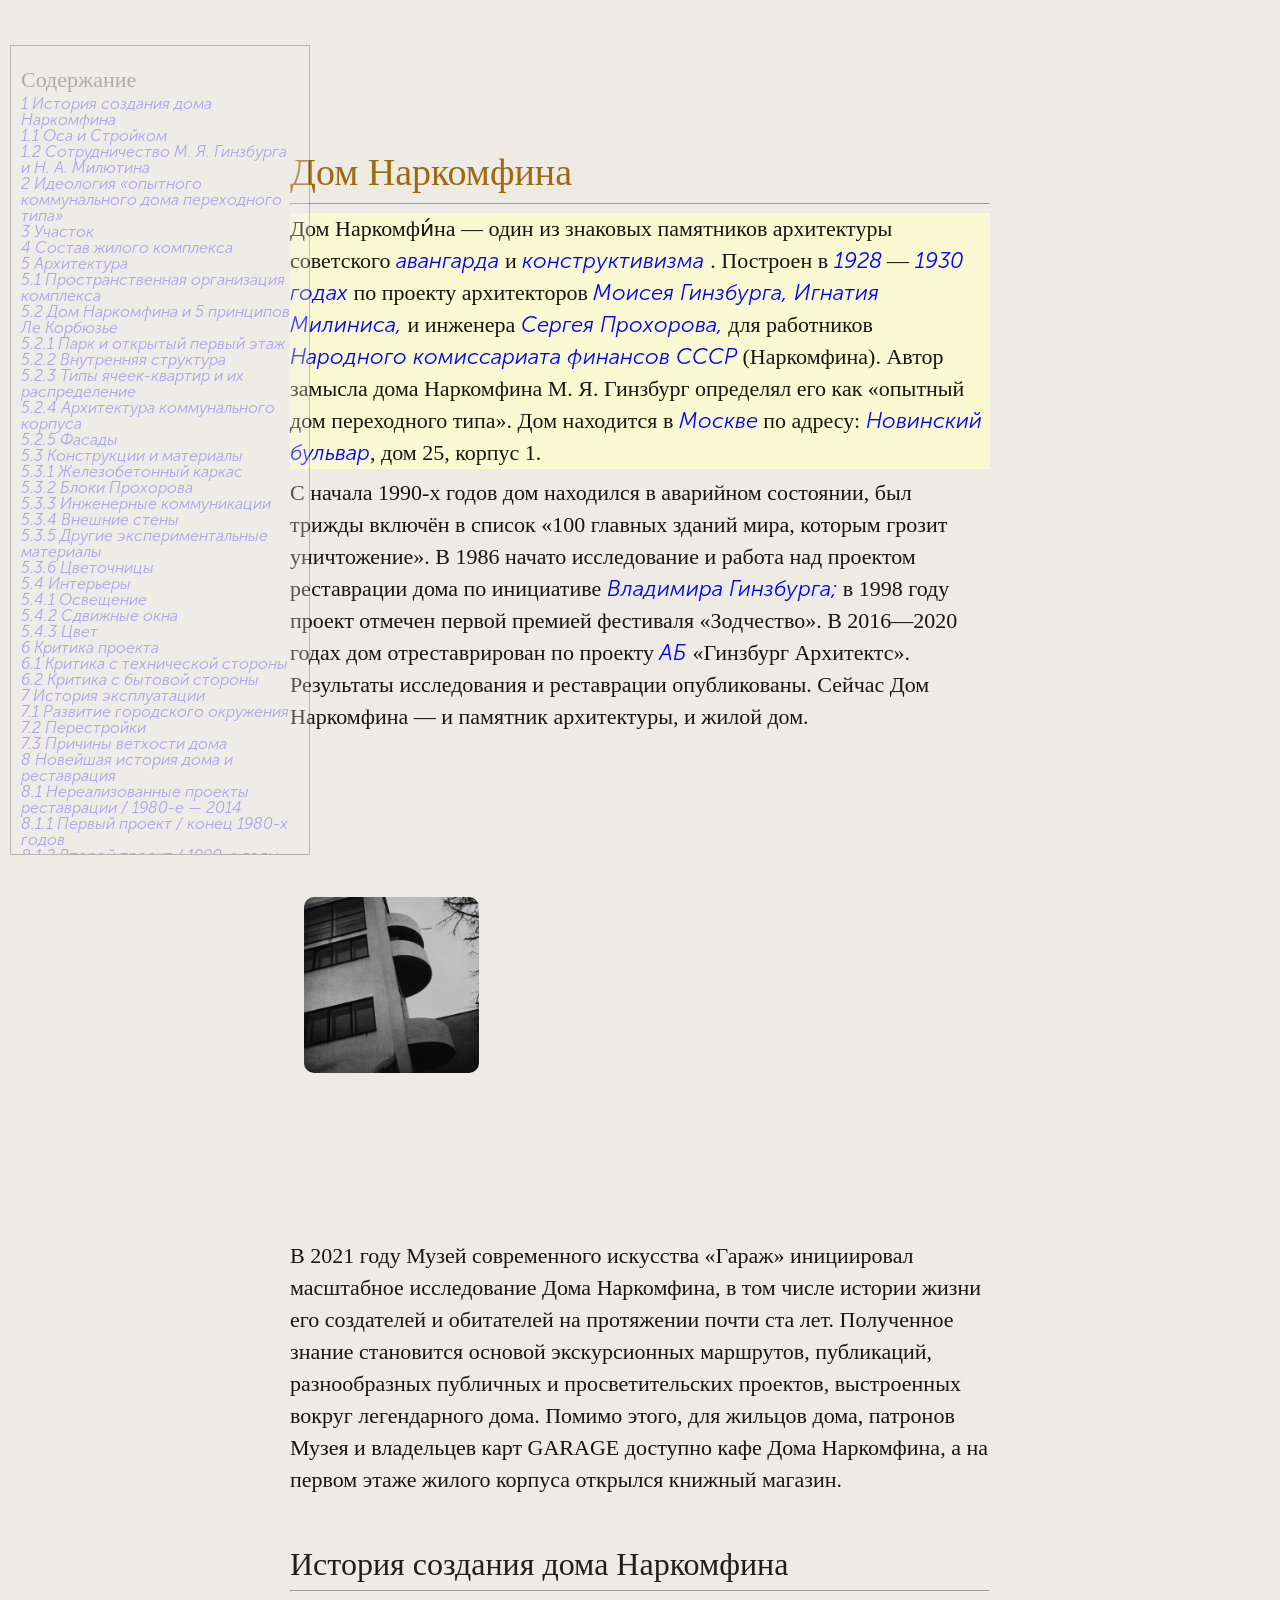
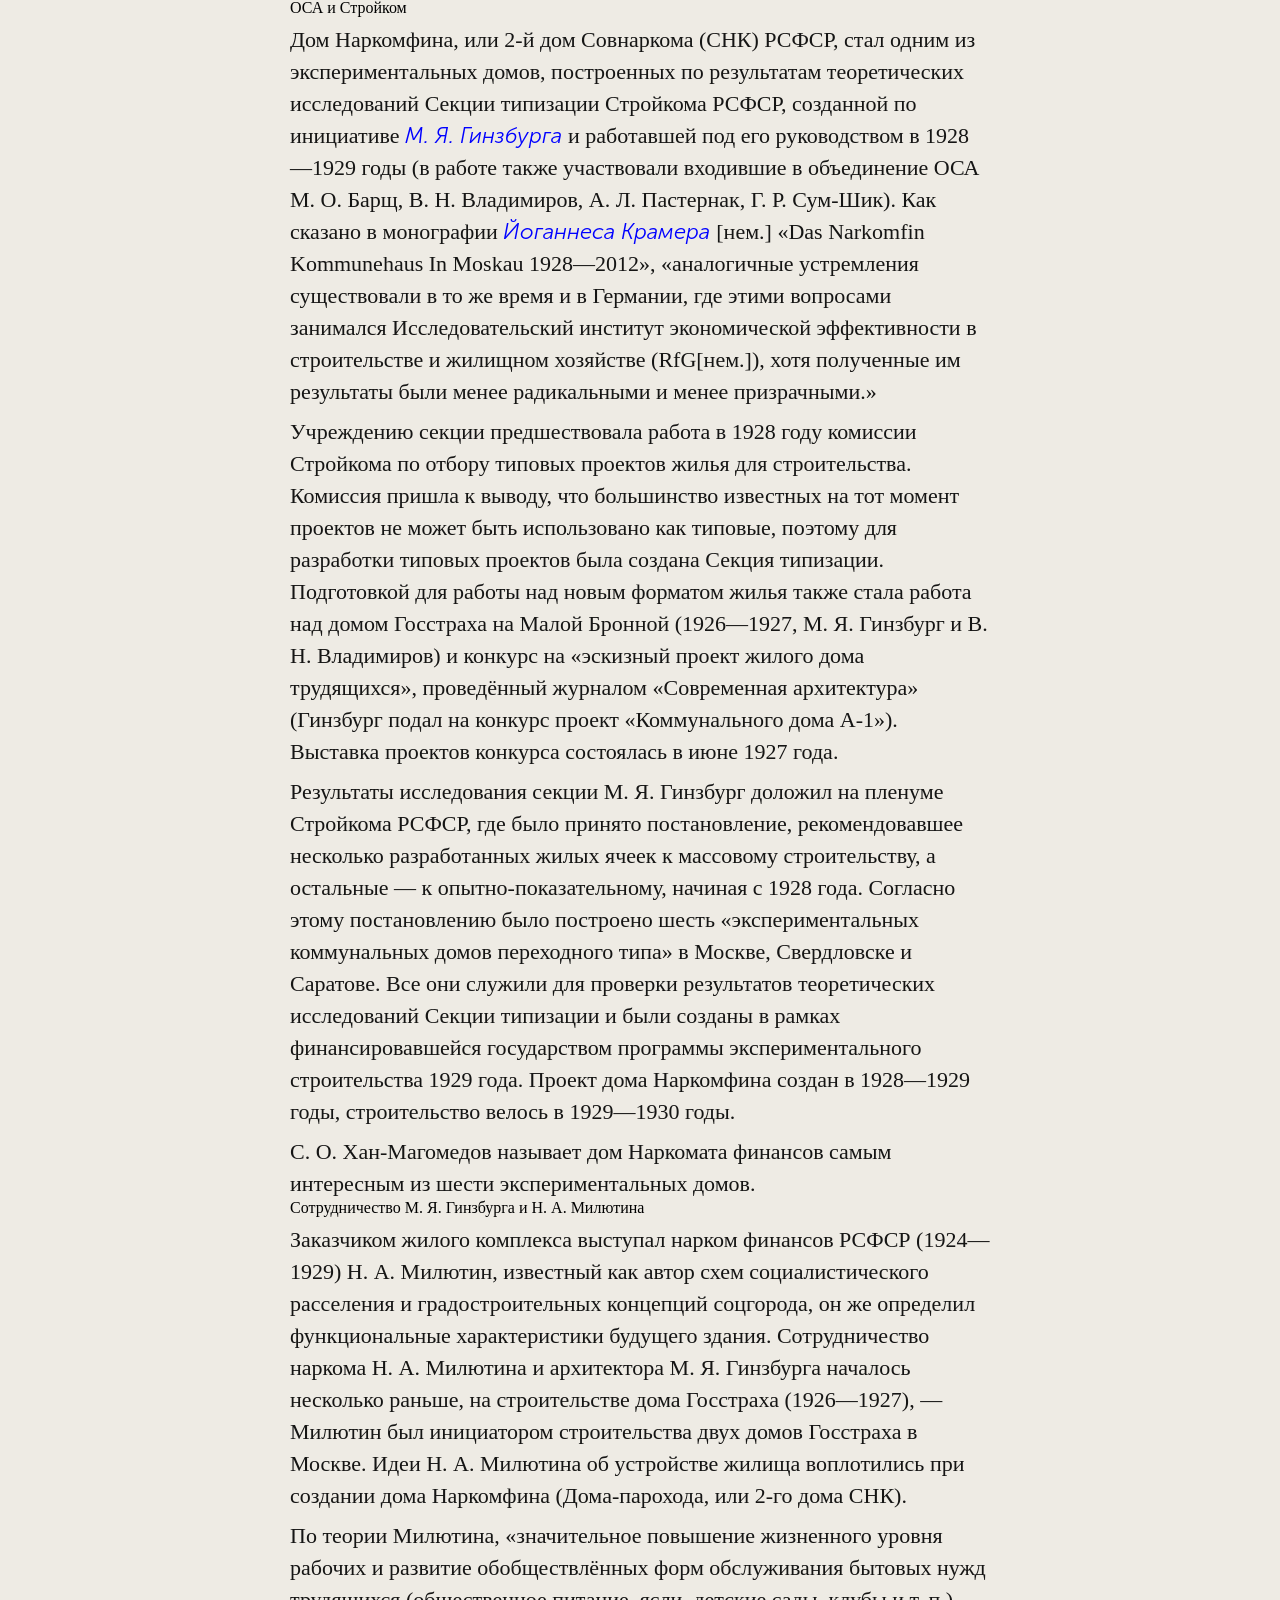
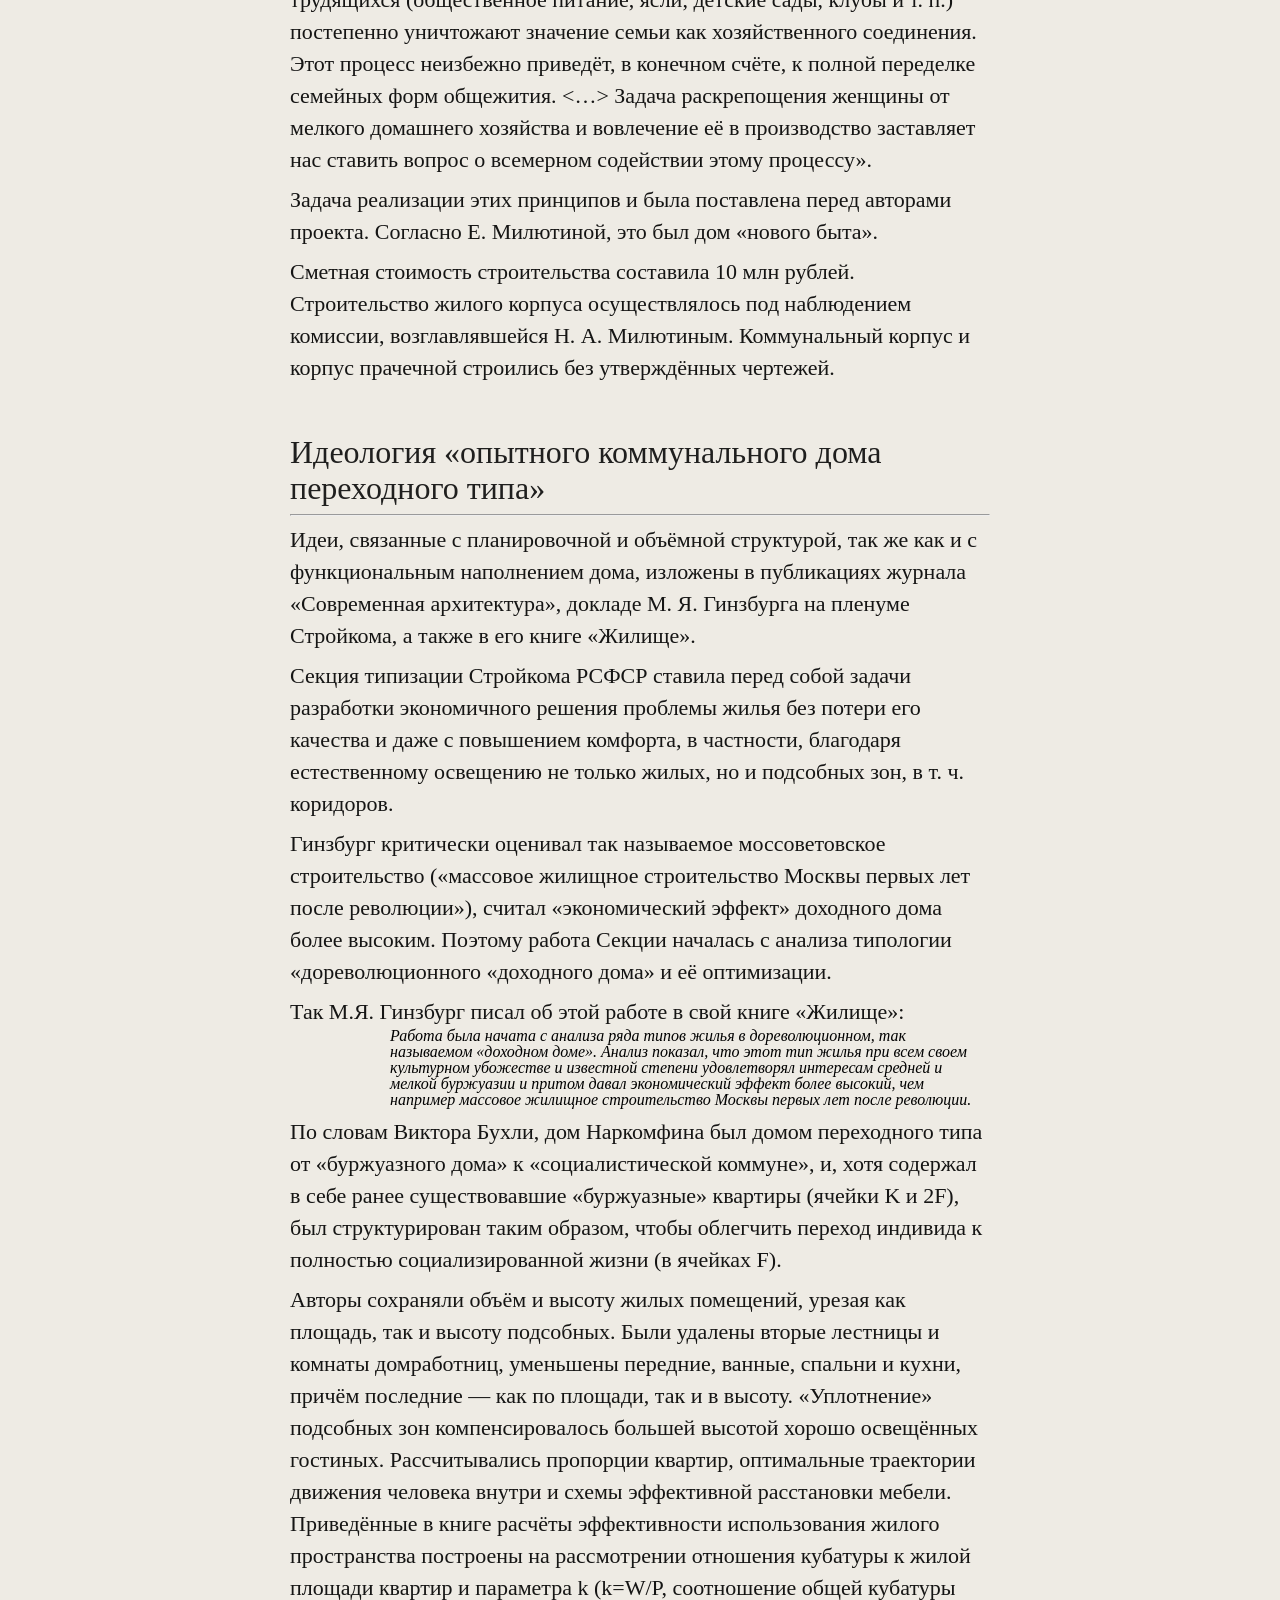
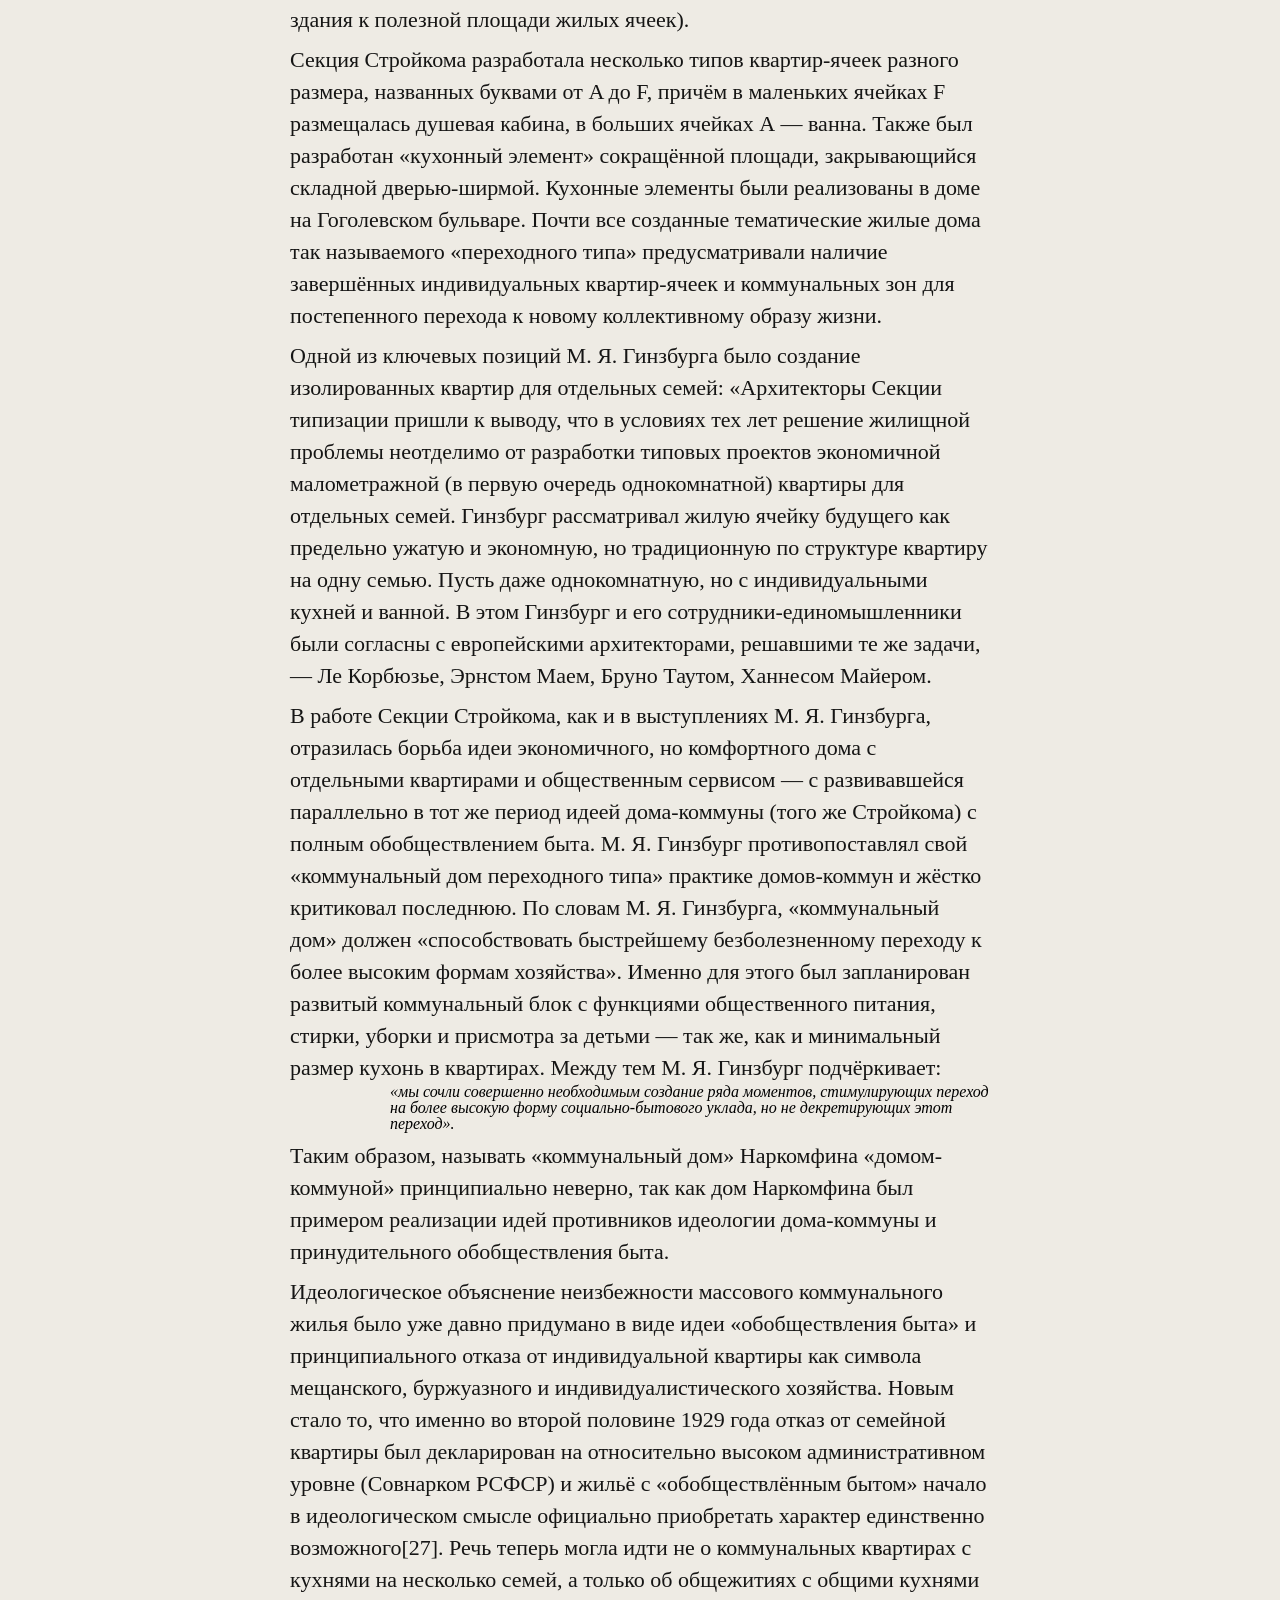
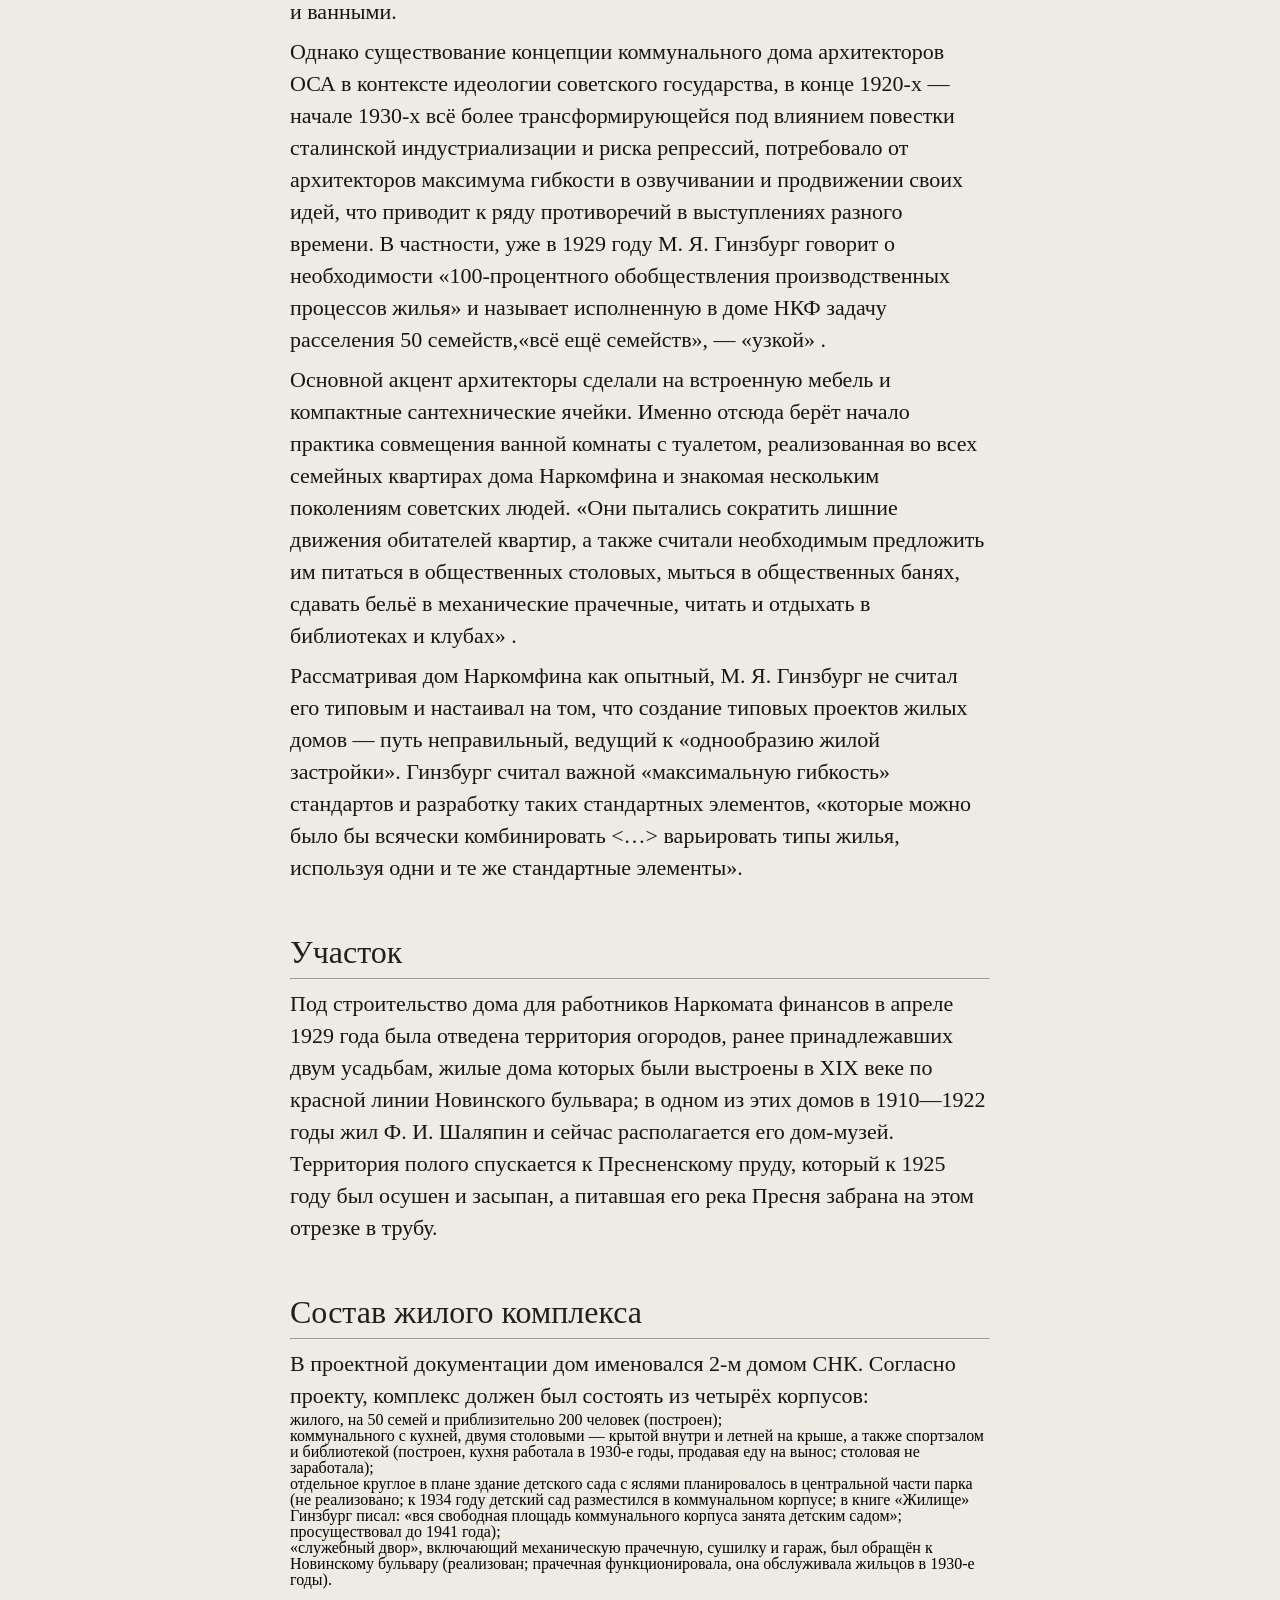
==== commit 6d77b575: "changes" ====
--- a/index.html
+++ b/index.html
@@ -200,10 +200,10 @@
 <p>В проектной документации дом именовался 2-м домом СНК. Согласно проекту, комплекс должен был состоять из четырёх корпусов:</p>
 
 <ol>
-    <li>жилого, на 50 семей и приблизительно 200 человек (построен);</li>
-    <li>коммунального с кухней, двумя столовыми — крытой внутри и летней на крыше, а также спортзалом и библиотекой (построен, кухня работала в 1930-е годы, продавая еду на вынос; столовая не заработала);</li>
-    <li>отдельное круглое в плане здание детского сада с яслями планировалось в центральной части парка (не реализовано; к 1934 году детский сад разместился в коммунальном корпусе; в книге «Жилище» Гинзбург писал: «вся свободная площадь коммунального корпуса занята детским садом»; просуществовал до 1941 года);</li>
-    <li>«служебный двор», включающий механическую прачечную, сушилку и гараж, был обращён к Новинскому бульвару (реализован; прачечная функционировала, она обслуживала жильцов в 1930-е годы).</li>
+  <li>жилого, на 50 семей и приблизительно 200 человек (построен);</li>
+  <li>коммунального с кухней, двумя столовыми — крытой внутри и летней на крыше, а также спортзалом и библиотекой (построен, кухня работала в 1930-е годы, продавая еду на вынос; столовая не заработала);</li>
+  <li>отдельное круглое в плане здание детского сада с яслями планировалось в центральной части парка (не реализовано; к 1934 году детский сад разместился в коммунальном корпусе; в книге «Жилище» Гинзбург писал: «вся свободная площадь коммунального корпуса занята детским садом»; просуществовал до 1941 года);</li>
+  <li>«служебный двор», включающий механическую прачечную, сушилку и гараж, был обращён к Новинскому бульвару (реализован; прачечная функционировала, она обслуживала жильцов в 1930-е годы).</li>
 </ol>
 </div>
 
--- a/css/style.css
+++ b/css/style.css
@@ -1,3 +1,4 @@
 @import"reset.css";
 @import "content.css";
-@import "nav.css";+@import "nav.css";
+@import "fonts.css";
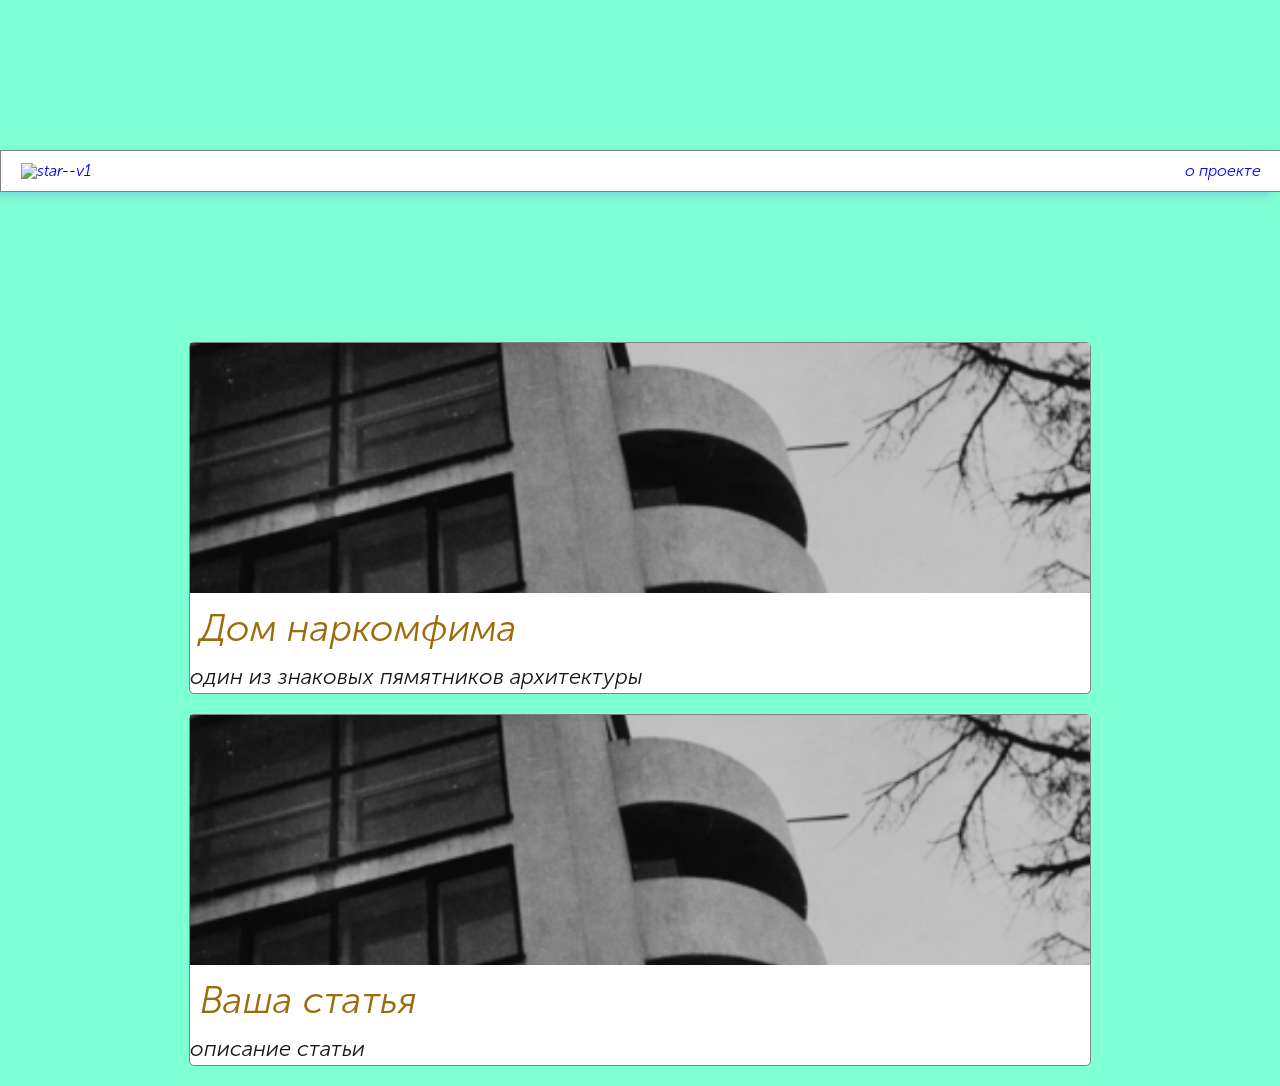
==== commit 0c4e7641: "changes" ====
--- a/index.html
+++ b/index.html
@@ -3,209 +3,46 @@
 <head>
     <meta charset="UTF-8">
     <meta name="viewport" content="width=device-width, initial-scale=1.0">
-    <title>Cod</title>
-    <!-- комментарий ctrl + / -->
-    <!-- ctrl + s = сохранить -->
-     <link rel="stylesheet" href="./css/style.css">
+    <title>Document</title>
+    <link rel="stylesheet" href="./css/style.css">
 </head>
+<body>
 
-<body>
-  
+  <style>
+    body{
+      background-color: aquamarine;
+    }
+  </style>
 
 
-  <nav>
-    <p>Содержание</p>
-    <ul class="table">
-      <li> <a href="#s1"> 1	История создания дома Наркомфина </a></li>
-      <!-- list item -строка списка -->
-       <ul>
-        <li> <a href="#sp11"> 1.1  Оса и Стройком</a></li>
-        <li> <a href="#sp12"> 1.2	Сотрудничество М. Я. Гинзбурга и Н. А. Милютина</a></li>
-       </ul>
-       
-       <li><a href="#s2">2	Идеология «опытного коммунального дома переходного типа»</a></li>
-       <li><a href="#s3"> 3 Участок</a></li>
-       <li><a href="#s4"> 4	Состав жилого комплекса</a></li>
-       <li><a href="#s5">5	Архитектура</a></li>
-          <ul>
-            <li><a href="#sp51"> 5.1	Пространственная организация комплекса</a></li>
-            <li><a href="#sp52"> 5.2	Дом Наркомфина и 5 принципов Ле Корбюзье</a></li>
-        <ul>
-            <li><a href="#spp521">5.2.1	Парк и открытый первый этаж</a></li>
-            <li><a href="#spp522"> 5.2.2	Внутренняя структура</a></li>
-            <li><a href="#spp523"> 5.2.3	Типы ячеек-квартир и их распределение</a></li>
-            <li><a href="#spp524"> 5.2.4	Архитектура коммунального корпуса</a></li>
-            <li><a href="#spp525"> 5.2.5	Фасады</a></li>
-        </ul>
-        <li><a href="#sp53"> 5.3	Конструкции и материалы</a></li>
-        <ul>
-          <li><a href="#spp531"> 5.3.1	Железобетонный каркас</a></li>
-          <li><a href="#spp532"> 5.3.2	Блоки Прохорова</a></li>
-          <li><a href="#spp533"> 5.3.3	Инженерные коммуникации </a></li>
-          <li><a href="#spp534">  5.3.4	Внешние стены</a></li>
-          <li><a href="#spp535"> 5.3.5	Другие экспериментальные материалы</a></li>
-          <li><a href="#spp536">5.3.6	Цветочницы</a> </li>
-        </ul>
-        <li><a href="#sp54">5.4	Интерьеры</a></li>
-        <ul>
-          <li><a href="#spp541"> 5.4.1	Освещение</a></li>
-          <li><a href="#spp542"> 5.4.2	Сдвижные окна</a></li>
-          <li><a href="#spp543"> 5.4.3	Цвет </a></li> 
-        </ul>
-          </ul>
-          <li><a href="#s6"> 6	Критика проекта</a></li>
-          <ul>
-            <li><a href="#sp61"> 6.1	Критика с технической стороны</a></li>
-            <li><a href="#sp62"> 6.2	Критика с бытовой стороны</a></li>
-          </ul>
-          <li><a href="#s7"> 7	История эксплуатации</a></li>
-          <ul>
-            <li> <a href="#sp71"> 7.1	Развитие городского окружения</a></li>
-            <li> <a href="#sp72"> 7.2	Перестройки</a> </li>
-            <li> <a href="#sp73"> 7.3	Причины ветхости дома</a></li>
-          </ul>
-          <li><a href="#s8"> 8	Новейшая история дома и реставрация</a></li>
-          <ul>
-            <li> <a href="#sp81"> 8.1	Нереализованные проекты реставрации / 1980-е — 2014 </a></li>
-            <ul>
-              <li> <a href="#spp811"> 8.1.1	Первый проект / конец 1980-х годов </a></li>
-              <li> <a href="#spp812"> 8.1.2	Второй проект / 1990-е годы </a></li>
-              <li> <a href="#spp813"> 8.1.3	Третий проект / начало 2000-х / апарт-отель</a></li>
-              <li> <a href="#spp814"> 8.1.4	Эскизный проект / 2014 </a></li>
-            </ul>
-            <li> <a href="#sp82"> 8.2	Реализованный проект реставрации / 2016—2020 </a></li>
-            <ul>
-              <li> <a href="#spp821"> 8.2.1	Реставрация объемно-пространственного решения и фасадов </a></li>
-              <li> <a href="#spp822"> 8.2.2	Реставрация конструкций и кладки стен</a></li>
-              <li> <a href="#spp823"> 8.2.3	Реставрация и замена, дополнение внутренних перегородок </a></li>
-              <li> <a href="#spp824"> 8.2.4	Реставрация окон и витражей</a></li>
-              <li> <a href="#spp824">8.2.4	Реставрация окон и витражей </a></li>
-              <li> <a href="#spp825"> 8.2.5	Реставрация кровель и парапета </a></li>
-              <li> <a href="#spp826"> 8.2.6	Реставрация и приспособление интерьеров</a></li>
-              <li> <a href="#spp827"> 8.2.7	Цвет: исследование и восстановление покрасок </a></li>
-              <li> <a href="#spp828"> 8.2.8	Реставрация полов</a></li>
-              <li> <a href="#spp829"> 8.2.9	Реставрация: издания и награды</a></li>
-            </ul>
-    
-          </ul>
-          <li> <a href="#s9">9	Значение проекта в исторической перспективе</a></li>
-          <ul>
-            <li> <a href="#sp91">9.1	Смена приоритетов в Советской России начала 1930-х годов как причина сворачивания эксперимента конструктивистов</a></li>
-            <li> <a href="#sp92">9.2	Дом Наркомфина в перспективе развития архитектуры модернизма</a></li>
-          </ul>
-          <li> <a href="#s10">10	Реальная жизнь в доме Наркомфина</a></li>
-          <ul>
-            <li> <a href="#sp101">10.1	Известные жители</a></li>
-           
-          </ul>
-          <li> <a href="#s11">11	См. также</a></li>
-          <li> <a href="#s12">12	Примечания
-          </a></li>
-          <ul>
-            <li> <a href="#sp121">12.1	Сноски</a></li>
-            <li> <a href="#sp122">12.2	Источники</a></li>
-          </ul>
-          <li> <a href="#s13">13	Литература</a></li>
-          <li> <a href="#s14">14	Ссылки
-          </a></li>
-               
-    </ul>
-    
-  </nav>
-  <div>
-    <h1 id="s1">Дом Наркомфина</h1> <!-- heading text 1 -->
-    <hr>   <!-- horrisontal row - горризонтальная линия --> 
-
-  <p class="mytext">
-    <b>Дом Наркомфи́на</b> <!-- bold  --> — один из знаковых памятников архитектуры советского <a href="https://ru.wikipedia.org/wiki/%D0%90%D0%B2%D0%B0%D0%BD%D0%B3%D0%B0%D1%80%D0%B4_(%D0%B8%D1%81%D0%BA%D1%83%D1%81%D1%81%D1%82%D0%B2%D0%BE)"target="_blank"> авангарда </a>  и <a href="https://ru.wikipedia.org/wiki/%D0%9A%D0%BE%D0%BD%D1%81%D1%82%D1%80%D1%83%D0%BA%D1%82%D0%B8%D0%B2%D0%B8%D0%B7%D0%BC_(%D0%B8%D1%81%D0%BA%D1%83%D1%81%D1%81%D1%82%D0%B2%D0%BE)" target="_blank"> конструктивизма </a> . Построен в <a href="https://ru.wikipedia.org/wiki/1928_%D0%B3%D0%BE%D0%B4">1928</a> — <a href="https://ru.wikipedia.org/wiki/1930_%D0%B3%D0%BE%D0%B4">1930 годах</a> по проекту архитекторов <a href="https://ru.wikipedia.org/wiki/%D0%93%D0%B8%D0%BD%D0%B7%D0%B1%D1%83%D1%80%D0%B3,_%D0%9C%D0%BE%D0%B8%D1%81%D0%B5%D0%B9_%D0%AF%D0%BA%D0%BE%D0%B2%D0%BB%D0%B5%D0%B2%D0%B8%D1%87">Моисея Гинзбурга,</a> <a href="https://ru.wikipedia.org/wiki/%D0%9C%D0%B8%D0%BB%D0%B8%D0%BD%D0%B8%D1%81,_%D0%98%D0%B3%D0%BD%D0%B0%D1%82%D0%B8%D0%B9_%D0%A4%D1%80%D0%B0%D0%BD%D1%86%D0%B5%D0%B2%D0%B8%D1%87">Игнатия Милиниса,</a> и инженера <a href="https://ru.wikipedia.org/wiki/%D0%A1%D0%B5%D1%80%D0%B3%D0%B5%D0%B9_%D0%9B%D1%8C%D0%B2%D0%BE%D0%B2%D0%B8%D1%87_%D0%9F%D1%80%D0%BE%D1%85%D0%BE%D1%80%D0%BE%D0%B2">Сергея Прохорова,</a> для работников <a href="https://ru.wikipedia.org/wiki/%D0%9D%D0%B0%D1%80%D0%BE%D0%B4%D0%BD%D1%8B%D0%B9_%D0%BA%D0%BE%D0%BC%D0%B8%D1%81%D1%81%D0%B0%D1%80%D0%B8%D0%B0%D1%82_%D1%84%D0%B8%D0%BD%D0%B0%D0%BD%D1%81%D0%BE%D0%B2_%D0%A1%D0%A1%D0%A1%D0%A0">Народного комиссариата финансов СССР</a> (Наркомфина). Автор замысла дома Наркомфина М. Я. Гинзбург определял его как «опытный дом переходного типа». Дом находится в <a href="https://ru.wikipedia.org/wiki/%D0%9C%D0%BE%D1%81%D0%BA%D0%B2%D0%B0">Москве</a>  по адресу: <a href="https://ru.wikipedia.org/wiki/%D0%9D%D0%BE%D0%B2%D0%B8%D0%BD%D1%81%D0%BA%D0%B8%D0%B9_%D0%B1%D1%83%D0%BB%D1%8C%D0%B2%D0%B0%D1%80">Новинский бульвар</a>, дом 25, корпус 1.</p> 
-  <!-- alt + z для переноса текста--> 
-
-<p>С начала 1990-х годов дом находился в аварийном состоянии, был трижды включён в список «100 главных зданий мира, которым грозит уничтожение». В 1986 начато исследование и работа над проектом реставрации дома по инициативе <a href="https://ru.wikipedia.org/wiki/%D0%93%D0%B8%D0%BD%D0%B7%D0%B1%D1%83%D1%80%D0%B3,_%D0%92%D0%BB%D0%B0%D0%B4%D0%B8%D0%BC%D0%B8%D1%80_%D0%9C%D0%BE%D0%B8%D1%81%D0%B5%D0%B5%D0%B2%D0%B8%D1%87">Владимира Гинзбурга; </a> в 1998 году проект отмечен первой премией фестиваля «Зодчество». В 2016—2020 годах дом отреставрирован по проекту <a href="https://ru.wikipedia.org/wiki/%D0%90%D1%80%D1%85%D0%B8%D1%82%D0%B5%D0%BA%D1%82%D1%83%D1%80%D0%BD%D0%BE%D0%B5_%D0%B1%D1%8E%D1%80%D0%BE"> АБ </a> «Гинзбург Архитектс». Результаты исследования и реставрации опубликованы. Сейчас Дом Наркомфина — и памятник архитектуры, и жилой дом.</p>
-
-<div> 
-  <img class="pic1" src="./img/pic1.png" alt="here_picture">
+<div class="menubar">
+  <a class="mimg" href=".index.html"> 
+    <img class="menuimg" src="https://img.icons8.com/color/48/star--v1.png" alt="star--v1"/> 
+      </a>
+      <a class="about" href="./about.html"> о проекте </a>
 </div>
 
-<p>В 2021 году Музей современного искусства «Гараж» инициировал масштабное исследование Дома Наркомфина, в том числе истории жизни его создателей и обитателей на протяжении почти ста лет. Полученное знание становится основой экскурсионных маршрутов, публикаций, разнообразных публичных и просветительских проектов, выстроенных вокруг легендарного дома. Помимо этого, для жильцов дома, патронов Музея и владельцев карт GARAGE доступно кафе Дома Наркомфина, а на первом этаже жилого корпуса открылся книжный магазин.</p>
+
+<a href="./dom.html">
+<div class="index_item">
+  <img class="index_img" src="img/pic1.png" alt="">
+   <h1 class="index_h1"> Дом наркомфима</h1>
+  <p class="index_p"> один из знаковых пямятников архитектуры</p>
+  
+</div>
+</a>
+
+<a href="./viki_home.html">
+  <div class="index_item">
+    <img class="index_img" src="img/pic1.png" alt="">
+     <h1 class="index_h1"> Ваша статья</h1>
+    <p class="index_p"> описание статьи</p>
+    
+  </div>
+  </a>
 
 
-<h2> История создания дома Наркомфина</h2>
-<hr>
-<b>ОСА и Стройком</b>
 
-<p>Дом Наркомфина, или 2-й дом Совнаркома (СНК) РСФСР, стал одним из экспериментальных домов, построенных по результатам теоретических исследований Секции типизации Стройкома РСФСР, созданной по инициативе <a href="https://ru.wikipedia.org/wiki/%D0%93%D0%B8%D0%BD%D0%B7%D0%B1%D1%83%D1%80%D0%B3,_%D0%9C%D0%BE%D0%B8%D1%81%D0%B5%D0%B9_%D0%AF%D0%BA%D0%BE%D0%B2%D0%BB%D0%B5%D0%B2%D0%B8%D1%87">М. Я. Гинзбурга </a> и работавшей под его руководством в 1928—1929 годы (в работе также участвовали входившие в объединение ОСА М. О. Барщ, В. Н. Владимиров, А. Л. Пастернак, Г. Р. Сум-Шик). Как сказано в монографии <a href="https://ru.wikipedia.org/w/index.php?title=%D0%9A%D1%80%D0%B0%D0%BC%D0%B5%D1%80,_%D0%99%D0%BE%D0%B3%D0%B0%D0%BD%D0%BD%D0%B5%D1%81&action=edit&redlink=1">Йоганнеса Крамера </a>[нем.] <i>«Das Narkomfin Kommunehaus In Moskau 1928—2012», «аналогичные устремления существовали в то же время и в Германии, где этими вопросами занимался Исследовательский институт экономической эффективности в строительстве и жилищном хозяйстве (RfG[нем.]), хотя полученные им результаты были менее радикальными и менее призрачными.»</i></p>
-
-<p>Учреждению секции предшествовала работа в 1928 году комиссии Стройкома по отбору типовых проектов жилья для строительства. Комиссия пришла к выводу, что большинство известных на тот момент проектов не может быть использовано как типовые, поэтому для разработки типовых проектов была создана Секция типизации. Подготовкой для работы над новым форматом жилья также стала работа над домом Госстраха на Малой Бронной (1926—1927, М. Я. Гинзбург и В. Н. Владимиров) и конкурс на «эскизный проект жилого дома трудящихся», проведённый журналом «Современная архитектура» (Гинзбург подал на конкурс проект «Коммунального дома А-1»). Выставка проектов конкурса состоялась в июне 1927 года.</p>
-
-<p>Результаты исследования секции М. Я. Гинзбург доложил на пленуме Стройкома РСФСР, где было принято постановление, рекомендовавшее несколько разработанных жилых ячеек к массовому строительству, а остальные — к опытно-показательному, начиная с 1928 года. Согласно этому постановлению было построено шесть «экспериментальных коммунальных домов переходного типа» в Москве, Свердловске и Саратове. Все они служили для проверки результатов теоретических исследований Секции типизации и были созданы в рамках финансировавшейся государством программы экспериментального строительства 1929 года. Проект дома Наркомфина создан в 1928—1929 годы, строительство велось в 1929—1930 годы.</p>
-
-<p>С. О. Хан-Магомедов называет дом Наркомата финансов самым интересным из шести экспериментальных домов.</p>
-
-<!-- ctrl + r = обновить страничку браузера -->
-
-<b>Сотрудничество М. Я. Гинзбурга и Н. А. Милютина</b>
-
-<p>Заказчиком жилого комплекса выступал нарком финансов РСФСР (1924—1929) Н. А. Милютин, известный как автор схем социалистического расселения и градостроительных концепций соцгорода, он же определил функциональные характеристики будущего здания. Сотрудничество наркома Н. А. Милютина и архитектора М. Я. Гинзбурга началось несколько раньше, на строительстве дома Госстраха (1926—1927), — Милютин был инициатором строительства двух домов Госстраха в Москве. Идеи Н. А. Милютина об устройстве жилища воплотились при создании дома Наркомфина (Дома-парохода, или 2-го дома СНК).</p>
-
-<p>По теории Милютина, <i>«значительное повышение жизненного уровня рабочих и развитие обобществлённых форм обслуживания бытовых нужд трудящихся (общественное питание, ясли, детские сады, клубы и т. п.) постепенно уничтожают значение семьи как хозяйственного соединения. Этот процесс неизбежно приведёт, в конечном счёте, к полной переделке семейных форм общежития. <…> Задача раскрепощения женщины от мелкого домашнего хозяйства и вовлечение её в производство заставляет нас ставить вопрос о всемерном содействии этому процессу».</i></p>
-
-<p>Задача реализации этих принципов и была поставлена перед авторами проекта. Согласно Е. Милютиной, это был дом «нового быта».</p>
-
-<p>Сметная стоимость строительства составила 10 млн рублей. Строительство жилого корпуса осуществлялось под наблюдением комиссии, возглавлявшейся Н. А. Милютиным. Коммунальный корпус и корпус прачечной строились без утверждённых чертежей.</p>
-
-<h2>Идеология «опытного коммунального дома переходного типа»</h2>
-<hr>
-<p>Идеи, связанные с планировочной и объёмной структурой, так же как и с функциональным наполнением дома, изложены в публикациях журнала «Современная архитектура», докладе М. Я. Гинзбурга на пленуме Стройкома, а также в его книге «Жилище».</p>
-
-<p>Секция типизации Стройкома РСФСР ставила перед собой задачи разработки экономичного решения проблемы жилья без потери его качества и даже с повышением комфорта, в частности, благодаря естественному освещению не только жилых, но и подсобных зон, в т. ч. коридоров.</p>
-
-<p>Гинзбург критически оценивал так называемое моссоветовское строительство («массовое жилищное строительство Москвы первых лет после революции»), считал «экономический эффект» доходного дома более высоким. Поэтому работа Секции началась с анализа типологии «дореволюционного «доходного дома» и её оптимизации.</p>
-
-<p>Так М.Я. Гинзбург писал об этой работе в свой книге «Жилище»:</p> 
-<blockquote>
-    Работа была начата с анализа ряда типов жилья в дореволюционном, так называемом «доходном доме». Анализ показал, что этот тип жилья при всем своем культурном убожестве и известной степени удовлетворял интересам средней и мелкой буржуазии и притом давал экономический эффект более высокий, чем например массовое жилищное строительство Москвы первых лет после революции.
-</blockquote>
-
-<p>По словам Виктора Бухли, дом Наркомфина был домом переходного типа от «буржуазного дома» к «социалистической коммуне», и, хотя содержал в себе ранее существовавшие «буржуазные» квартиры (ячейки K и 2F), был структурирован таким образом, чтобы облегчить переход индивида к полностью социализированной жизни (в ячейках F).
-</p>
-
-<p>Авторы сохраняли объём и высоту жилых помещений, урезая как площадь, так и высоту подсобных. Были удалены вторые лестницы и комнаты домработниц, уменьшены передние, ванные, спальни и кухни, причём последние — как по площади, так и в высоту. «Уплотнение» подсобных зон компенсировалось большей высотой хорошо освещённых гостиных. Рассчитывались пропорции квартир, оптимальные траектории движения человека внутри и схемы эффективной расстановки мебели. Приведённые в книге расчёты эффективности использования жилого пространства построены на рассмотрении отношения кубатуры к жилой площади квартир и параметра k (k=W/P, соотношение общей кубатуры здания к полезной площади жилых ячеек).</p>
-
-<p>Секция Стройкома разработала несколько типов квартир-ячеек разного размера, названных буквами от A до F, причём в маленьких ячейках F размещалась душевая кабина, в больших ячейках А — ванна. Также был разработан «кухонный элемент» сокращённой площади, закрывающийся складной дверью-ширмой. Кухонные элементы были реализованы в доме на Гоголевском бульваре. Почти все созданные тематические жилые дома так называемого «переходного типа» предусматривали наличие завершённых индивидуальных квартир-ячеек и коммунальных зон для постепенного перехода к новому коллективному образу жизни.</p>
-
-<p>Одной из ключевых позиций М. Я. Гинзбурга было создание изолированных квартир для отдельных семей: «Архитекторы Секции типизации пришли к выводу, что в условиях тех лет решение жилищной проблемы неотделимо от разработки типовых проектов экономичной малометражной (в первую очередь однокомнатной) квартиры для отдельных семей. Гинзбург рассматривал жилую ячейку будущего как предельно ужатую и экономную, но традиционную по структуре квартиру на одну семью. Пусть даже однокомнатную, но с индивидуальными кухней и ванной. В этом Гинзбург и его сотрудники-единомышленники были согласны с европейскими архитекторами, решавшими те же задачи, — Ле Корбюзье, Эрнстом Маем, Бруно Таутом, Ханнесом Майером.</p>
-
-<p>В работе Секции Стройкома, как и в выступлениях М. Я. Гинзбурга, отразилась борьба идеи экономичного, но комфортного дома с отдельными квартирами и общественным сервисом — с развивавшейся параллельно в тот же период идеей дома-коммуны (того же Стройкома) с полным обобществлением быта. М. Я. Гинзбург противопоставлял свой «коммунальный дом переходного типа» практике домов-коммун и жёстко критиковал последнюю. По словам М. Я. Гинзбурга, «коммунальный дом» должен <i>«способствовать быстрейшему безболезненному переходу к более высоким формам хозяйства»</i>. Именно для этого был запланирован развитый коммунальный блок с функциями общественного питания, стирки, уборки и присмотра за детьми — так же, как и минимальный размер кухонь в квартирах. Между тем М. Я. Гинзбург подчёркивает:</p>
-
-<blockquote> <i>«мы сочли совершенно необходимым создание ряда моментов, стимулирующих переход на более высокую форму социально-бытового уклада, но не декретирующих этот переход».</i></blockquote>
-
-<p>Таким образом, называть «коммунальный дом» Наркомфина «домом-коммуной» принципиально неверно, так как дом Наркомфина был примером реализации идей противников идеологии дома-коммуны и принудительного обобществления быта.</p>
-
-<p>Идеологическое объяснение неизбежности массового коммунального жилья было уже давно придумано в виде идеи «обобществления быта» и принципиального отказа от индивидуальной квартиры как символа мещанского, буржуазного и индивидуалистического хозяйства. Новым стало то, что именно во второй половине 1929 года отказ от семейной квартиры был декларирован на относительно высоком административном уровне (Совнарком РСФСР) и жильё с «обобществлённым бытом» начало в идеологическом смысле официально приобретать характер единственно возможного[27]. Речь теперь могла идти не о коммунальных квартирах с кухнями на несколько семей, а только об общежитиях с общими кухнями и ванными.</p>
-
-<p>Однако существование концепции коммунального дома архитекторов ОСА в контексте идеологии советского государства, в конце 1920-х — начале 1930-х всё более трансформирующейся под влиянием повестки сталинской индустриализации и риска репрессий, потребовало от архитекторов максимума гибкости в озвучивании и продвижении своих идей, что приводит к ряду противоречий в выступлениях разного времени. В частности, уже в 1929 году М. Я. Гинзбург говорит о необходимости «100-процентного обобществления производственных процессов жилья» и называет исполненную в доме НКФ задачу расселения 50 семейств,<i>«всё ещё семейств», — «узкой»</i> .</p>
-
-<p>Основной акцент архитекторы сделали на встроенную мебель и компактные сантехнические ячейки. Именно отсюда берёт начало практика совмещения ванной комнаты с туалетом, реализованная во всех семейных квартирах дома Наркомфина и знакомая нескольким поколениям советских людей. <i>«Они пытались сократить лишние движения обитателей квартир, а также считали необходимым предложить им питаться в общественных столовых, мыться в общественных банях, сдавать бельё в механические прачечные, читать и отдыхать в библиотеках и клубах»</i> .</p>
-
-<p>Рассматривая дом Наркомфина как опытный, М. Я. Гинзбург не считал его типовым и настаивал на том, что создание типовых проектов жилых домов — путь неправильный, ведущий к «однообразию жилой застройки». Гинзбург считал важной «максимальную гибкость» стандартов и разработку таких стандартных элементов, «которые можно было бы всячески комбинировать <…> варьировать типы жилья, используя одни и те же стандартные элементы».</p>
-
-<h2>Участок</h2>
-<hr>
-
-<p>Под строительство дома для работников Наркомата финансов в апреле 1929 года была отведена территория огородов, ранее принадлежавших двум усадьбам, жилые дома которых были выстроены в XIX веке по красной линии Новинского бульвара; в одном из этих домов в 1910—1922 годы жил Ф. И. Шаляпин и сейчас располагается его дом-музей. Территория полого спускается к Пресненскому пруду, который к 1925 году был осушен и засыпан, а питавшая его река Пресня забрана на этом отрезке в трубу.</p>
-
-<h2>Состав жилого комплекса</h2>
-<hr>
-
-<p>В проектной документации дом именовался 2-м домом СНК. Согласно проекту, комплекс должен был состоять из четырёх корпусов:</p>
-
-<ol>
-  <li>жилого, на 50 семей и приблизительно 200 человек (построен);</li>
-  <li>коммунального с кухней, двумя столовыми — крытой внутри и летней на крыше, а также спортзалом и библиотекой (построен, кухня работала в 1930-е годы, продавая еду на вынос; столовая не заработала);</li>
-  <li>отдельное круглое в плане здание детского сада с яслями планировалось в центральной части парка (не реализовано; к 1934 году детский сад разместился в коммунальном корпусе; в книге «Жилище» Гинзбург писал: «вся свободная площадь коммунального корпуса занята детским садом»; просуществовал до 1941 года);</li>
-  <li>«служебный двор», включающий механическую прачечную, сушилку и гараж, был обращён к Новинскому бульвару (реализован; прачечная функционировала, она обслуживала жильцов в 1930-е годы).</li>
-</ol>
-</div>
 
 </body>
 </html>
--- a/css/style.css
+++ b/css/style.css
@@ -1,4 +1,5 @@
 @import"reset.css";
 @import "content.css";
 @import "nav.css";
-@import "fonts.css";+@import "fonts.css";
+@import"index.css";
